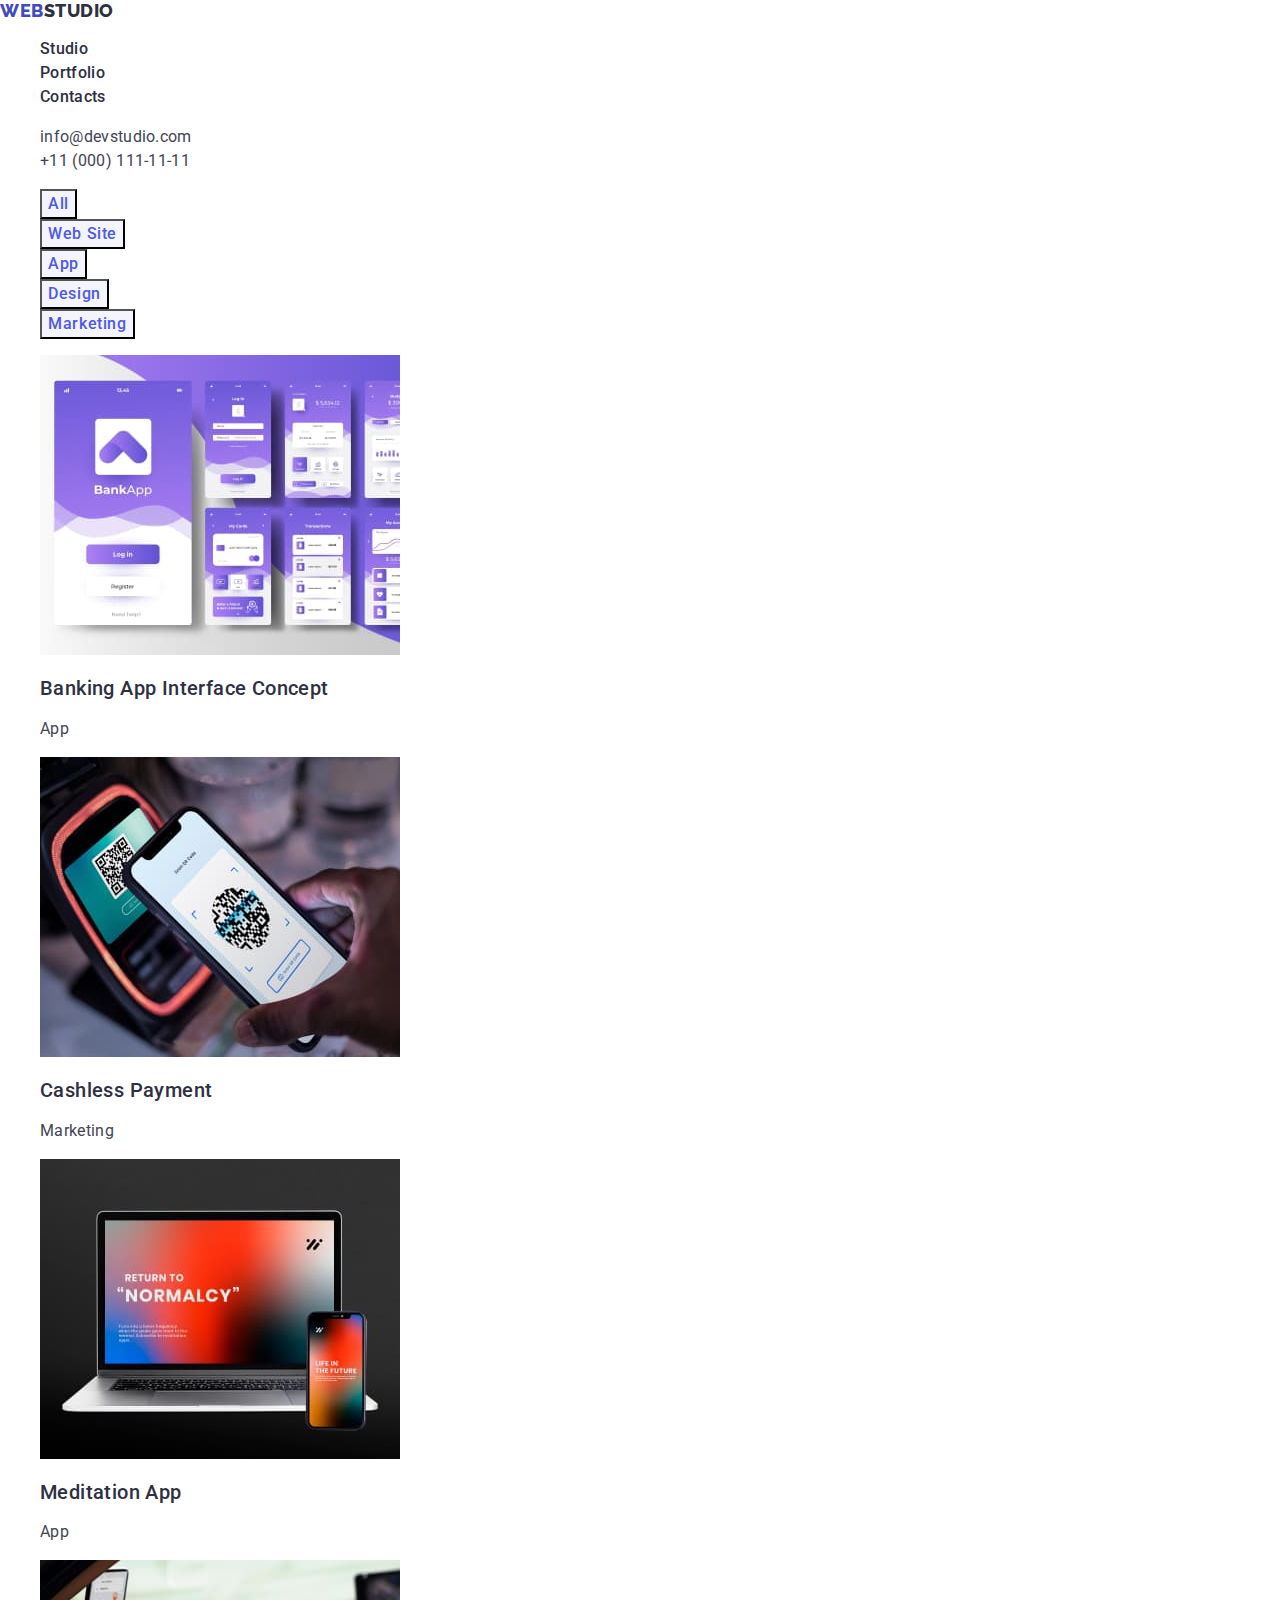
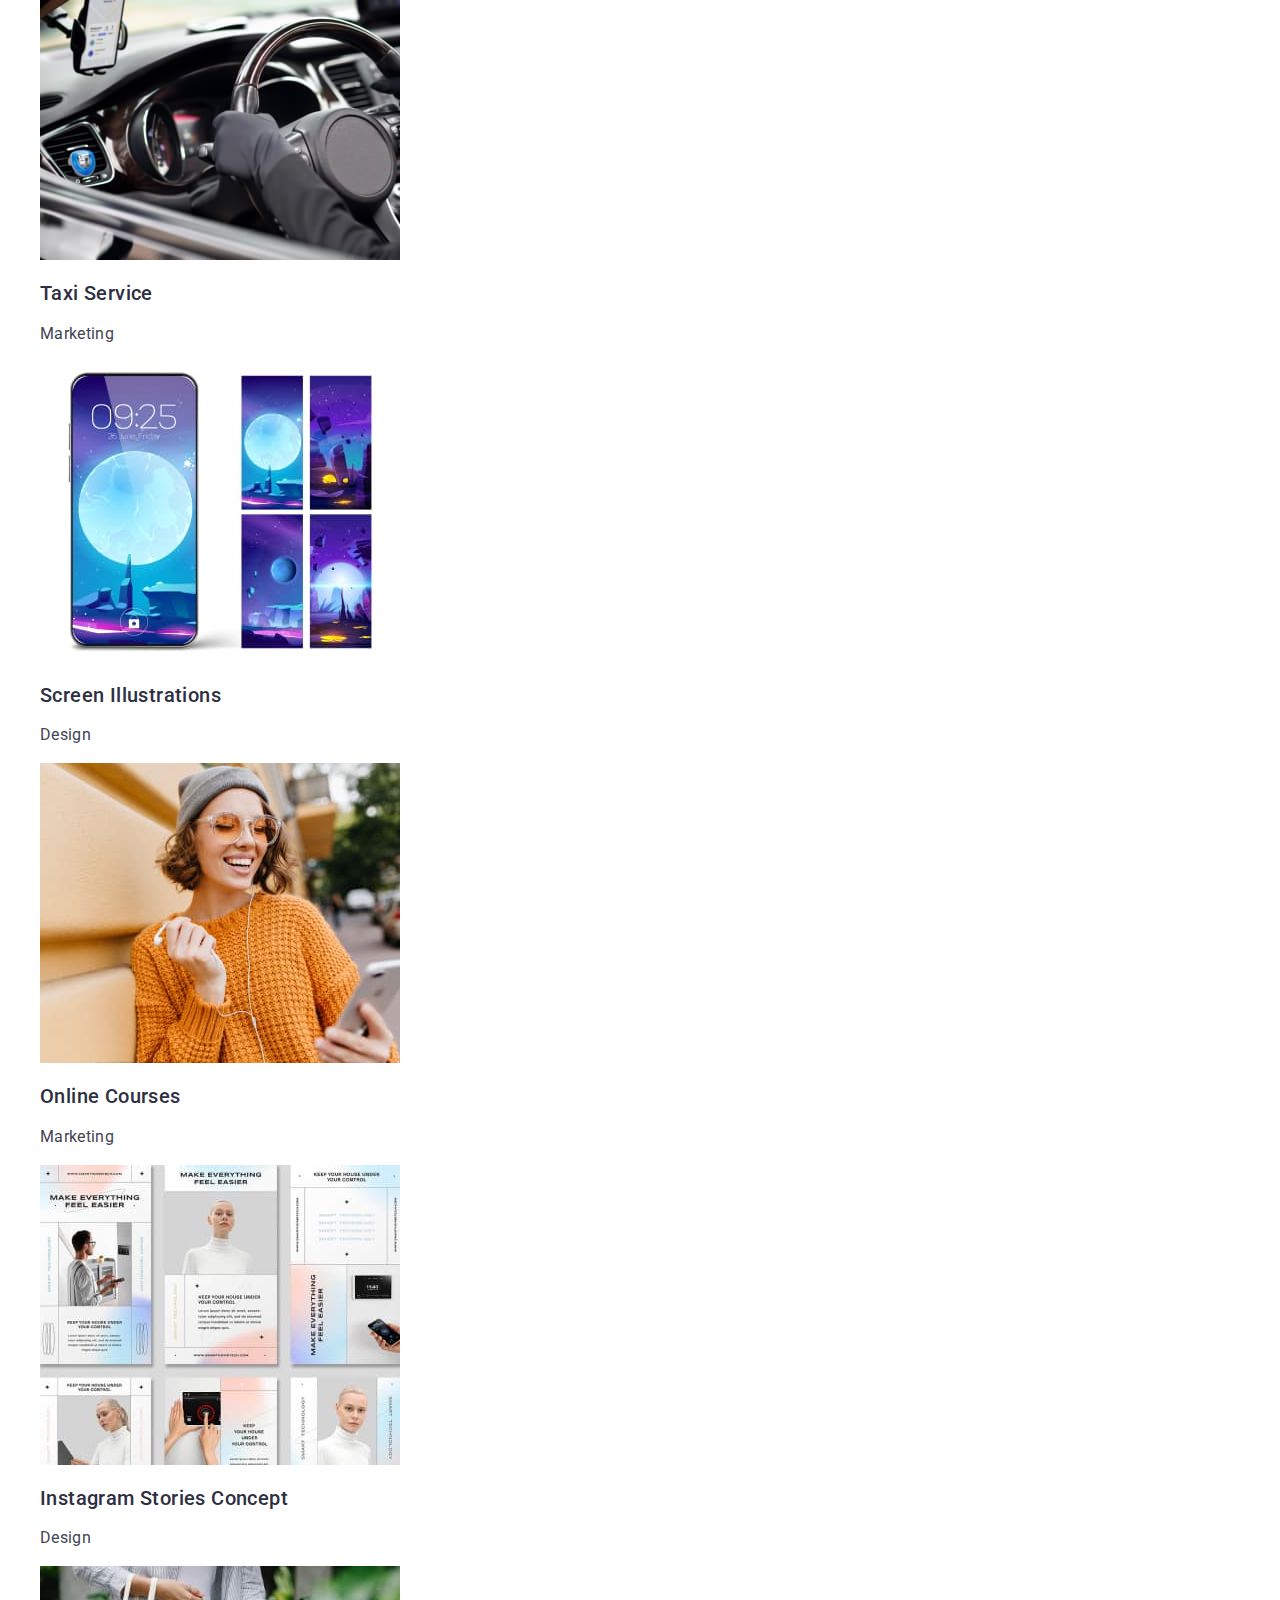
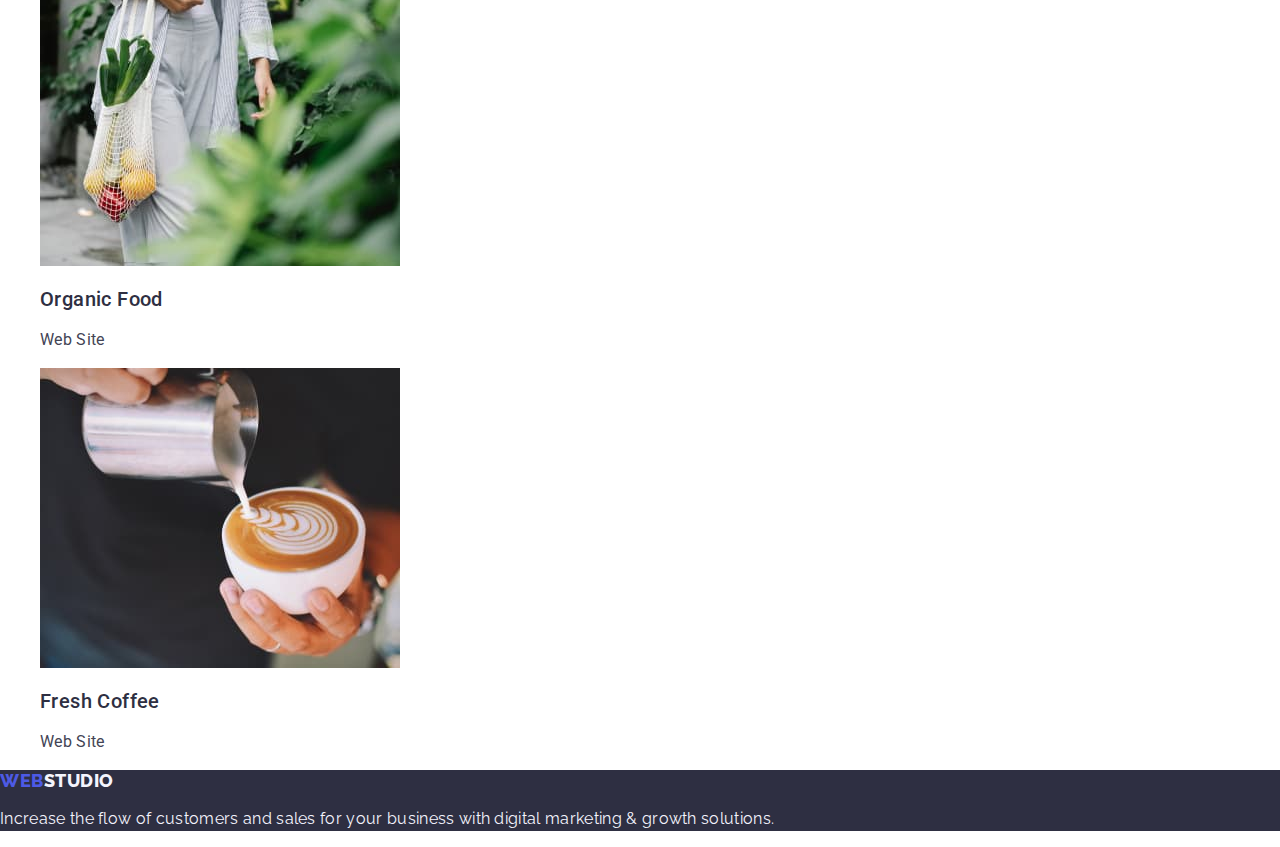
==== portfolio.html @ e2950777 "first comnmit" ====
<!DOCTYPE html>
<html lang="en">
  <head>
    <meta charset="UTF-8" />
    <meta name="viewport" content="width=device-width, initial-scale=1.0" />
    <link rel="preconnect" href="https://fonts.googleapis.com" />
    <link rel="preconnect" href="https://fonts.gstatic.com" crossorigin />
    <link
      href="https://fonts.googleapis.com/css2?family=Raleway:wght@800&family=Roboto:wght@400;500;700;900&display=swap"
      rel="stylesheet"
    />
    <link rel="stylesheet" href="modern-normalize-main/modern-normalize.css" />
    <link rel="stylesheet" href="./css/styles.css" />
    <title>WebStudio</title>
  </head>
  <body>
    <header class="header">
      <nav class="default-list">
        <a href="./index.html" class="logo link"
          >Web<span class="logo-two">Studio</span></a
        >
        <ul class="default list">
          <li class="default-list">
            <a class="header-link link" href="./index.html">Studio</a>
          </li>
          <li class="default-list">
            <a class="header-link link" href="./portfolio.html">Portfolio</a>
          </li>
          <li><a class="header-link link" href="">Contacts</a></li>
        </ul>
      </nav>
      <address class="address list">
        <ul class="list">
          <li class="default-list">
            <a href="mailto:info@devstudio.com" class="contact-value link"
              >info@devstudio.com</a
            >
          </li>
          <li class="default-list">
            <a href="tel:+110001111111" class="contact-value link"
              >+11 (000) 111-11-11</a
            >
          </li>
        </ul>
      </address>
    </header>
    <main>
      <section>
        <h1 class="portfolio-one-header" hidden>Portfolio</h1>

        <ul class="default list">
          <li>
            <button class="portfolio-one-button default" type="button">
              All
            </button>
          </li>
          <li>
            <button class="portfolio-one-button default" type="button">
              Web Site
            </button>
          </li>
          <li>
            <button class="portfolio-one-button default" type="button">
              App
            </button>
          </li>
          <li>
            <button class="portfolio-one-button default" type="button">
              Design
            </button>
          </li>
          <li>
            <button class="portfolio-one-button default" type="button">
              Marketing
            </button>
          </li>
        </ul>
        <ul class="default list">
          <li class="cards">
            <a class="link" href="">
              <img
                src="./images/bank.jpg"
                alt="Mobile interface concept for a bank"
                width="360"
              />
              <h2 class="portfolio-two-header default">
                Banking App Interface Concept
              </h2>
              <p class="portfolio-two-paragraph default">App</p>
            </a>
          </li>
          <li class="cards">
            <a class="link" href="">
              <img
                src="./images/cashlesss.jpg"
                alt="Scanning QR code for cashless payment"
                width="360"
              />
              <h2 class="portfolio-two-header default">Cashless Payment</h2>
              <p class="portfolio-two-paragraph default">Marketing</p>
            </a>
          </li>
          <li class="cards">
            <a class="link" href="">
              <img
                src="./images/meditation.jpg"
                alt="Laptop and Mobile Phone showing website"
                width="360"
              />

              <h2 class="portfolio-two-header default">Meditation App</h2>
              <p class="portfolio-two-paragraph default">App</p>
            </a>
          </li>
          <li class="cards">
            <a class="link" href="">
              <img
                src="./images/taxi.jpg"
                alt="showing someone is driving a car"
                width="360"
              />
              <h2 class="portfolio-two-header default">Taxi Service</h2>
              <p class="portfolio-two-paragraph default">Marketing</p>
            </a>
          </li>
          <li class="cards">
            <a class="link" href="">
              <img
                src="./images/screen.jpg"
                alt="Five different mobile phone wallpaper"
                width="360"
              />
              <h2 class="portfolio-two-header default">Screen Illustrations</h2>
              <p class="portfolio-two-paragraph default">Design</p>
            </a>
          </li>
          <li class="cards">
            <a class="link" href="">
              <img
                src="./images/course.jpg"
                alt="Woman enjoying using its mobile phone"
                width="360"
              />
              <h2 class="portfolio-two-header default">Online Courses</h2>
              <p class="portfolio-two-paragraph default">Marketing</p>
            </a>
          </li>
          <li class="cards">
            <a class="link" href="">
              <img
                src="./images/stories.jpg"
                alt="Concept layout for Instagram stories"
                width="360"
              />
              <h2 class="portfolio-two-header default">
                Instagram Stories Concept
              </h2>
              <p class="portfolio-two-paragraph default">Design</p>
            </a>
          </li>
          <li class="cards">
            <a class="link" href="">
              <img
                src="./images/food.jpg"
                alt="Someone carrying organic groceries in eco bag"
                width="360"
              />
              <h2 class="portfolio-two-header default">Organic Food</h2>
              <p class="portfolio-two-paragraph default">Web Site</p>
            </a>
          </li>
          <li class="cards">
            <a class="link" href="">
              <img
                src="./images/coffee.jpg"
                alt="Pouring creamer o milk into a coffee"
                width="360"
              />
              <h2 class="portfolio-two-header default">Fresh Coffee</h2>
              <p class="portfolio-two-paragraph default">Web Site</p>
            </a>
          </li>
        </ul>
      </section>
    </main>

    <footer class="footer">
      <a href="./index.html" class="logo footer-logo link"
        >Web<span class="footer-studio">Studio</span></a
      >
      <p class="footer-text">
        Increase the flow of customers and sales for your business with digital
        marketing & growth solutions.
      </p>
    </footer>
  </body>
</html>
---- css/styles.css ----
:root {
  --brand-color: #2e2f42;
  --brand-color2: #4d5ae5;
  --background-color: #f4f4fd;
  --paragraph-color: #434455;
  --click-color: #404bbf;
  --white-color: #ffffff;
}

body {
  font-family: 'Roboto', sans-serif;
  color: #434455;
  background-color: var(--white-color);
}

.container {
  width: 1158px;
}

.section {
  padding-top: 120px;
  padding-bottom: 120px;
}

.logo {
  font-family: 'Raleway', sans-serif;
  font-weight: 800;
  font-size: 18px;
  line-height: 1.17em;
  letter-spacing: 0.03em;
  text-transform: uppercase;
  color: var(--brand-color2);
}

.header-link {
  font-weight: 500;
  font-size: 16px;
  line-height: 1.5em;
  letter-spacing: 0.02em;
  color: var(--brand-color);
}

.logo-two {
  color: var(--brand-color);
}

.default-list,
.list,
.portfolio-list {
  list-style: none;
}

.link,
.default-link {
  text-decoration: none;
}

.link:hover,
.link:focus {
  color: var(--click-color);
  cursor: pointer;
}

.address {
  font-style: normal;
}

.contact-value {
  font-size: 16px;
  line-height: 1.5em;
  letter-spacing: 0.02em;
  color: var(--paragraph-color);
}

.contact-value:hover,
.contact-value:focus {
  color: var(--click-color);
  cursor: pointer;
}

.section-first {
  background-color: var(--brand-color);
}

.section-first .section-first-text {
  color: var(--white-color);
  font-size: 56px;
  line-height: 1.07em;
  text-align: center;
  letter-spacing: 0.02em;
  font-style: normal;
}

.section-first .section-first-button {
  background-color: var(--brand-color2);
  font-family: 'Roboto', sans-serif;
  font-weight: 500;
  font-size: 16px;
  line-height: 1.5em;
  letter-spacing: 0.04em;
  color: var(--white-color);
  cursor: pointer;
}

.section-first-button:hover,
.section-first-button:focus {
  background-color: var(--click-color);
}

.section-two-header,
.section-fourth-profile-header {
  font-weight: 500;
  font-size: 20px;
  line-height: 1.2em;
  letter-spacing: 0.02em;
  color: var(--brand-color);
}

.section-two-p,
.section-fourth-p {
  font-size: 16px;
  line-height: 1.5em;
  letter-spacing: 0.02em;
  font-weight: 400;
  color: var(--paragraph-color);
}

.section-third-header,
.section-fourth-header {
  font-size: 36px;
  line-height: 1.11em;
  letter-spacing: 0.02em;
  text-transform: capitalize;
  text-align: center;
  color: var(--brand-color);
}

.section-fourth {
  background-color: var(--background-color);
}
.section-fourth-list {
  background-color: var(--white-color);
}

/*Footer Start here style*/
.footer {
  background: var(--brand-color);
}

.footer-logo {
  text-decoration: none;
  color: var(--brand-color2);
}

.footer-studio {
  color: var(--background-color);
}

.footer-text {
  font-family: 'Raleway', sans-serif;
  color: var(--background-color);
  font-size: 16px;
  font-weight: 400;
  line-height: 1.5em;
  letter-spacing: 0.02em;
}

/* portfolio page start here */
.portfolio-one-header {
  font-size: 36px;
  line-height: 1.11em;
}
.portfolio-one-button {
  font-family: 'Roboto', sans-serif;
  color: var(--brand-color2);
  background-color: var(--background-color);
  font-size: 16px;
  font-weight: 500;
  line-height: 1.5em;
  letter-spacing: 0.04em;
}

.portfolio-one-button:hover,
.portfolio-one-button:focus {
  color: var(--white-color);
  background-color: var(--click-color);
  cursor: pointer;
}

.cards {
  text-align: none;
  border-bottom: 32px;
}
.portfolio-two-header {
  color: var(--brand-color);
  font-weight: 500;
  font-size: 20px;
  line-height: 1.2em;
  letter-spacing: 0.02em;
}

.portfolio-two-paragraph {
  color: var(--paragraph-color);
  font-size: 16px;
  font-weight: 400;
  line-height: 1.5em;
  letter-spacing: 0.02em;
}
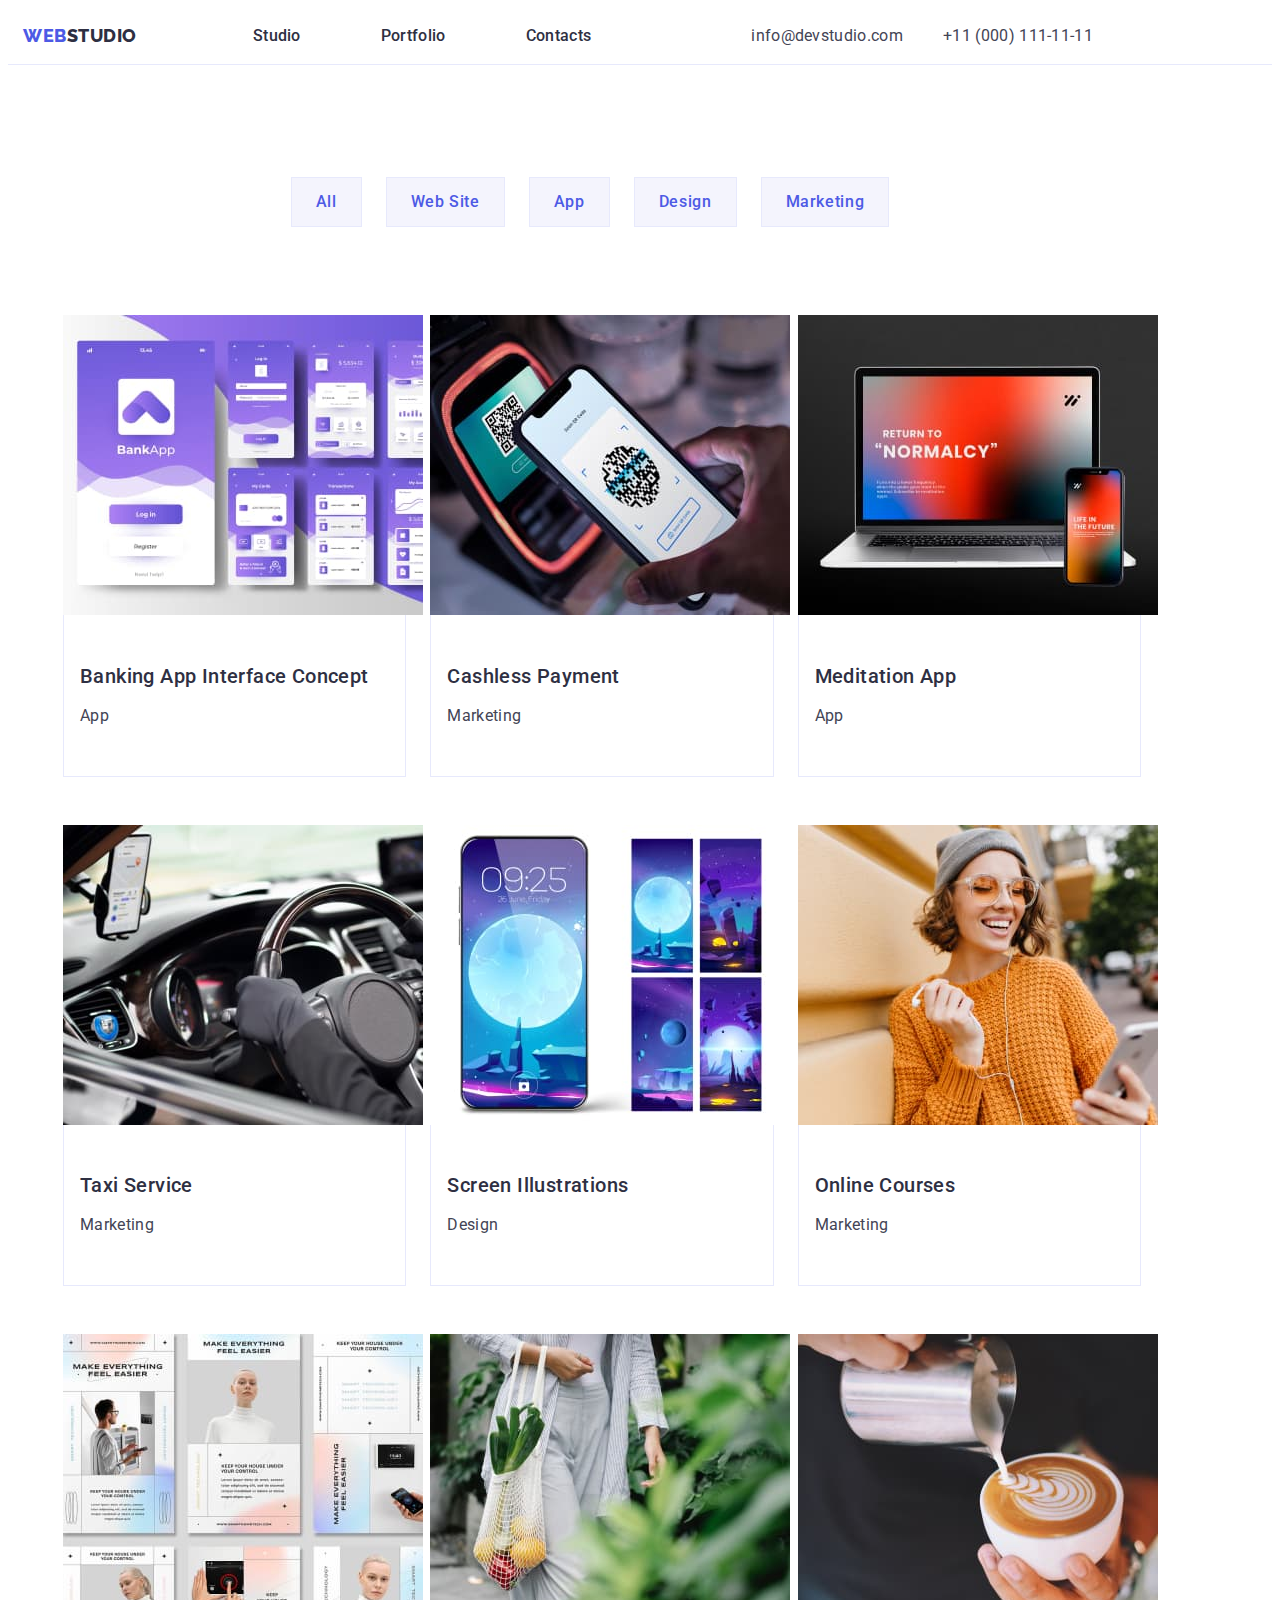
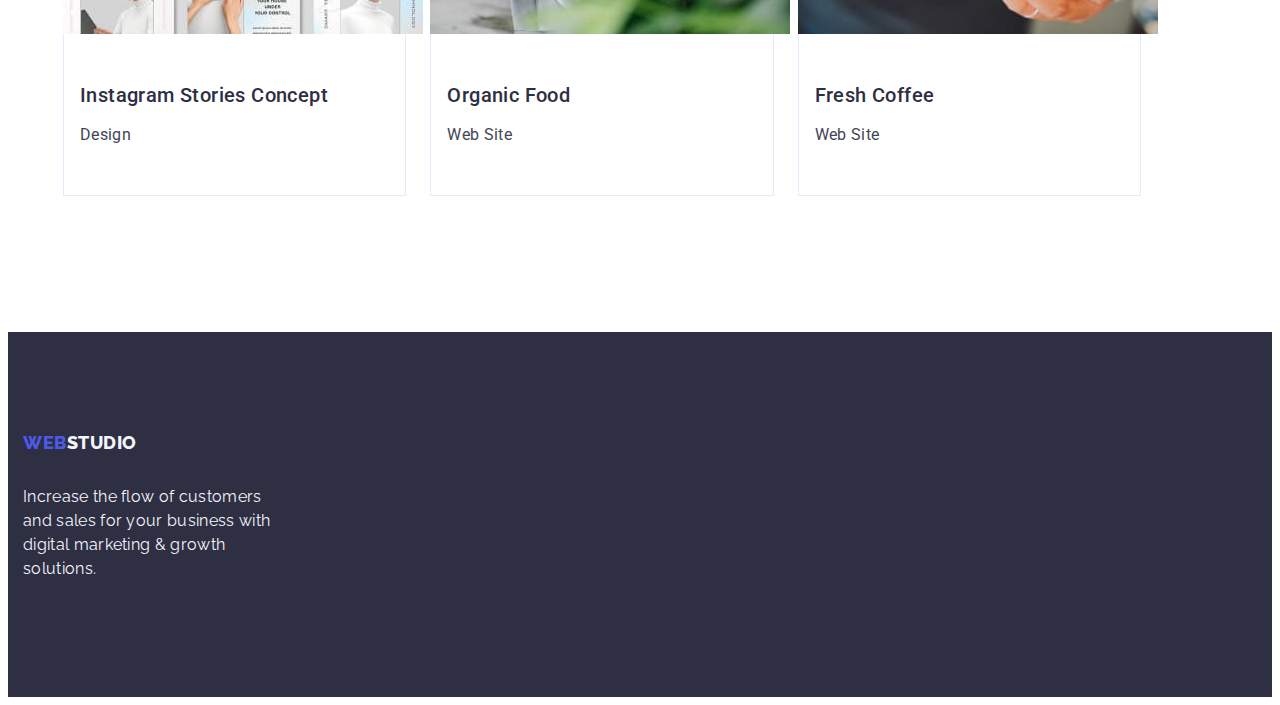
==== commit a32bcaa3: "first try" ====
--- a/portfolio.html
+++ b/portfolio.html
@@ -9,189 +9,213 @@
       href="https://fonts.googleapis.com/css2?family=Raleway:wght@800&family=Roboto:wght@400;500;700;900&display=swap"
       rel="stylesheet"
     />
-    <link rel="stylesheet" href="modern-normalize-main/modern-normalize.css" />
+    <link rel="stylesheet" href="modern-normalize/modern-normalize.css" />
     <link rel="stylesheet" href="./css/styles.css" />
     <title>WebStudio</title>
   </head>
   <body>
     <header class="header">
-      <nav class="default-list">
-        <a href="./index.html" class="logo link"
-          >Web<span class="logo-two">Studio</span></a
-        >
-        <ul class="default list">
-          <li class="default-list">
-            <a class="header-link link" href="./index.html">Studio</a>
-          </li>
-          <li class="default-list">
-            <a class="header-link link" href="./portfolio.html">Portfolio</a>
-          </li>
-          <li><a class="header-link link" href="">Contacts</a></li>
-        </ul>
-      </nav>
-      <address class="address list">
-        <ul class="list">
-          <li class="default-list">
-            <a href="mailto:info@devstudio.com" class="contact-value link"
-              >info@devstudio.com</a
-            >
-          </li>
-          <li class="default-list">
-            <a href="tel:+110001111111" class="contact-value link"
-              >+11 (000) 111-11-11</a
-            >
-          </li>
-        </ul>
-      </address>
+      <div class="container top">
+        <nav class="default-list navigation">
+          <a href="./index.html" class="logo link"
+            >Web<span class="logo-two">Studio</span></a
+          >
+          <ul class="menu list">
+            <li class="default-list">
+              <a class="menu-item link" href="./index.html">Studio</a>
+            </li>
+            <li class="default-list">
+              <a class="menu-item link" href="./portfolio.html">Portfolio</a>
+            </li>
+            <li class="default-list">
+              <a class="menu-item link" href="">Contacts</a>
+            </li>
+          </ul>
+        </nav>
+        <address class="address list">
+          <ul class="address-list">
+            <li class="default-list">
+              <a href="mailto:info@devstudio.com" class="contact-value link"
+                >info@devstudio.com</a
+              >
+            </li>
+            <li class="default-list">
+              <a href="tel:+110001111111" class="contact-value link"
+                >+11 (000) 111-11-11</a
+              >
+            </li>
+          </ul>
+        </address>
+      </div>
     </header>
     <main>
-      <section>
-        <h1 class="portfolio-one-header" hidden>Portfolio</h1>
+      <section class="portfolio">
+        <div class="container">
+          <h1 class="visually-hidden">Portfolio</h1>
 
-        <ul class="default list">
-          <li>
-            <button class="portfolio-one-button default" type="button">
-              All
-            </button>
-          </li>
-          <li>
-            <button class="portfolio-one-button default" type="button">
-              Web Site
-            </button>
-          </li>
-          <li>
-            <button class="portfolio-one-button default" type="button">
-              App
-            </button>
-          </li>
-          <li>
-            <button class="portfolio-one-button default" type="button">
-              Design
-            </button>
-          </li>
-          <li>
-            <button class="portfolio-one-button default" type="button">
-              Marketing
-            </button>
-          </li>
-        </ul>
-        <ul class="default list">
-          <li class="cards">
-            <a class="link" href="">
-              <img
-                src="./images/bank.jpg"
-                alt="Mobile interface concept for a bank"
-                width="360"
-              />
-              <h2 class="portfolio-two-header default">
-                Banking App Interface Concept
-              </h2>
-              <p class="portfolio-two-paragraph default">App</p>
-            </a>
-          </li>
-          <li class="cards">
-            <a class="link" href="">
-              <img
-                src="./images/cashlesss.jpg"
-                alt="Scanning QR code for cashless payment"
-                width="360"
-              />
-              <h2 class="portfolio-two-header default">Cashless Payment</h2>
-              <p class="portfolio-two-paragraph default">Marketing</p>
-            </a>
-          </li>
-          <li class="cards">
-            <a class="link" href="">
-              <img
-                src="./images/meditation.jpg"
-                alt="Laptop and Mobile Phone showing website"
-                width="360"
-              />
-
-              <h2 class="portfolio-two-header default">Meditation App</h2>
-              <p class="portfolio-two-paragraph default">App</p>
-            </a>
-          </li>
-          <li class="cards">
-            <a class="link" href="">
-              <img
-                src="./images/taxi.jpg"
-                alt="showing someone is driving a car"
-                width="360"
-              />
-              <h2 class="portfolio-two-header default">Taxi Service</h2>
-              <p class="portfolio-two-paragraph default">Marketing</p>
-            </a>
-          </li>
-          <li class="cards">
-            <a class="link" href="">
-              <img
-                src="./images/screen.jpg"
-                alt="Five different mobile phone wallpaper"
-                width="360"
-              />
-              <h2 class="portfolio-two-header default">Screen Illustrations</h2>
-              <p class="portfolio-two-paragraph default">Design</p>
-            </a>
-          </li>
-          <li class="cards">
-            <a class="link" href="">
-              <img
-                src="./images/course.jpg"
-                alt="Woman enjoying using its mobile phone"
-                width="360"
-              />
-              <h2 class="portfolio-two-header default">Online Courses</h2>
-              <p class="portfolio-two-paragraph default">Marketing</p>
-            </a>
-          </li>
-          <li class="cards">
-            <a class="link" href="">
-              <img
-                src="./images/stories.jpg"
-                alt="Concept layout for Instagram stories"
-                width="360"
-              />
-              <h2 class="portfolio-two-header default">
-                Instagram Stories Concept
-              </h2>
-              <p class="portfolio-two-paragraph default">Design</p>
-            </a>
-          </li>
-          <li class="cards">
-            <a class="link" href="">
-              <img
-                src="./images/food.jpg"
-                alt="Someone carrying organic groceries in eco bag"
-                width="360"
-              />
-              <h2 class="portfolio-two-header default">Organic Food</h2>
-              <p class="portfolio-two-paragraph default">Web Site</p>
-            </a>
-          </li>
-          <li class="cards">
-            <a class="link" href="">
-              <img
-                src="./images/coffee.jpg"
-                alt="Pouring creamer o milk into a coffee"
-                width="360"
-              />
-              <h2 class="portfolio-two-header default">Fresh Coffee</h2>
-              <p class="portfolio-two-paragraph default">Web Site</p>
-            </a>
-          </li>
-        </ul>
+          <ul class="portfolio-ul list">
+            <li class="portfolio-li">
+              <button class="portfolio-button default" type="button">
+                All
+              </button>
+            </li>
+            <li class="portfolio-li">
+              <button class="portfolio-button default" type="button">
+                Web Site
+              </button>
+            </li>
+            <li class="portfolio-li">
+              <button class="portfolio-button default" type="button">
+                App
+              </button>
+            </li>
+            <li class="portfolio-li">
+              <button class="portfolio-button default" type="button">
+                Design
+              </button>
+            </li>
+            <li class="portfolio-li">
+              <button class="portfolio-button default" type="button">
+                Marketing
+              </button>
+            </li>
+          </ul>
+          <ul class="cards list">
+            <li class="cards-li">
+              <a class="link" href="">
+                <img
+                  src="./images/bank.jpg"
+                  alt="Mobile interface concept for a bank"
+                  width="360"
+                />
+                <div class="cards-detail">
+                  <h2 class="cards-header default">
+                    Banking App Interface Concept
+                  </h2>
+                  <p class="cards-paragraph default">App</p>
+                </div>
+              </a>
+            </li>
+            <li class="cards-li">
+              <a class="link" href="">
+                <img
+                  src="./images/cashlesss.jpg"
+                  alt="Scanning QR code for cashless payment"
+                  width="360"
+                />
+                <div class="cards-detail">
+                  <h2 class="cards-header default">Cashless Payment</h2>
+                  <p class="cards-paragraph default">Marketing</p>
+                </div>
+              </a>
+            </li>
+            <li class="cards-li">
+              <a class="link" href="">
+                <img
+                  src="./images/meditation.jpg"
+                  alt="Laptop and Mobile Phone showing website"
+                  width="360"
+                />
+                <div class="cards-detail">
+                  <h2 class="cards-header default">Meditation App</h2>
+                  <p class="cards-paragraph default">App</p>
+                </div>
+              </a>
+            </li>
+            <li class="cards-li">
+              <a class="link" href="">
+                <img
+                  src="./images/taxi.jpg"
+                  alt="showing someone is driving a car"
+                  width="360"
+                />
+                <div class="cards-detail">
+                  <h2 class="cards-header default">Taxi Service</h2>
+                  <p class="cards-paragraph default">Marketing</p>
+                </div>
+              </a>
+            </li>
+            <li class="cards-li">
+              <a class="link" href="">
+                <img
+                  src="./images/screen.jpg"
+                  alt="Five different mobile phone wallpaper"
+                  width="360"
+                />
+                <div class="cards-detail">
+                  <h2 class="cards-header default">Screen Illustrations</h2>
+                  <p class="cards-paragraph default">Design</p>
+                </div>
+              </a>
+            </li>
+            <li class="cards-li">
+              <a class="link" href="">
+                <img
+                  src="./images/course.jpg"
+                  alt="Woman enjoying using its mobile phone"
+                  width="360"
+                />
+                <div class="cards-detail">
+                  <h2 class="cards-header default">Online Courses</h2>
+                  <p class="cards-paragraph default">Marketing</p>
+                </div>
+              </a>
+            </li>
+            <li class="cards-li">
+              <a class="link" href="">
+                <img
+                  src="./images/stories.jpg"
+                  alt="Concept layout for Instagram stories"
+                  width="360"
+                />
+                <div class="cards-detail">
+                  <h2 class="cards-header default">
+                    Instagram Stories Concept
+                  </h2>
+                  <p class="cards-paragraph default">Design</p>
+                </div>
+              </a>
+            </li>
+            <li class="cards-li">
+              <a class="link" href="">
+                <img
+                  src="./images/food.jpg"
+                  alt="Someone carrying organic groceries in eco bag"
+                  width="360"
+                />
+                <div class="cards-detail">
+                  <h2 class="cards-header default">Organic Food</h2>
+                  <p class="cards-paragraph default">Web Site</p>
+                </div>
+              </a>
+            </li>
+            <li class="cards-li">
+              <a class="link" href="">
+                <img
+                  src="./images/coffee.jpg"
+                  alt="Pouring creamer o milk into a coffee"
+                  width="360"
+                />
+                <div class="cards-detail">
+                  <h2 class="cards-header default">Fresh Coffee</h2>
+                  <p class="cards-paragraph default">Web Site</p>
+                </div>
+              </a>
+            </li>
+          </ul>
+        </div>
       </section>
     </main>
-
     <footer class="footer">
-      <a href="./index.html" class="logo footer-logo link"
-        >Web<span class="footer-studio">Studio</span></a
-      >
-      <p class="footer-text">
-        Increase the flow of customers and sales for your business with digital
-        marketing & growth solutions.
-      </p>
+      <div class="container">
+        <a href="./index.html" class="logo footer-logo link"
+          >Web<span class="footer-studio">Studio</span></a
+        >
+        <p class="footer-text">
+          Increase the flow of customers and sales for your business with
+          digital marketing & growth solutions.
+        </p>
+      </div>
     </footer>
   </body>
 </html>
--- a/css/styles.css
+++ b/css/styles.css
@@ -5,6 +5,8 @@
   --paragraph-color: #434455;
   --click-color: #404bbf;
   --white-color: #ffffff;
+  --button-border: 1px solid #e7e9fc;
+  --button-hover: 1px solid transparent;
 }
 
 body {
@@ -13,13 +15,31 @@
   background-color: var(--white-color);
 }
 
+img {
+  display: block;
+}
 .container {
   width: 1158px;
+  margin: 0;
+  padding: 0 15px 0 15px;
 }
 
 .section {
   padding-top: 120px;
   padding-bottom: 120px;
+}
+
+.top {
+  display: flex;
+}
+
+.header {
+  border-bottom: 1px solid #e7e9fc;
+}
+
+.navigation {
+  display: flex;
+  align-items: center;
 }
 
 .logo {
@@ -30,24 +50,33 @@
   letter-spacing: 0.03em;
   text-transform: uppercase;
   color: var(--brand-color2);
-}
-
-.header-link {
-  font-weight: 500;
-  font-size: 16px;
-  line-height: 1.5em;
-  letter-spacing: 0.02em;
-  color: var(--brand-color);
+  margin-right: 76px;
+}
+
+.menu-item {
+  font-weight: 500;
+  font-size: 16px;
+  line-height: 1.5em;
+  letter-spacing: 0.02em;
+  color: var(--brand-color);
+  padding: 24px 0 24px;
 }
 
 .logo-two {
   color: var(--brand-color);
+}
+
+.menu {
+  display: flex;
+  gap: 40px;
+  margin-right: 40px;
 }
 
 .default-list,
 .list,
 .portfolio-list {
   list-style: none;
+  margin-right: 40px;
 }
 
 .link,
@@ -63,6 +92,18 @@
 
 .address {
   font-style: normal;
+  display: flex;
+  margin-right: 40px;
+}
+
+.address-list {
+  list-style: none;
+  display: flex;
+  margin-right: 40px;
+}
+
+.address-list:last-child {
+  margin-right: 0px;
 }
 
 .contact-value {
@@ -78,78 +119,147 @@
   cursor: pointer;
 }
 
-.section-first {
+.main {
   background-color: var(--brand-color);
-}
-
-.section-first .section-first-text {
+  padding: 188px 0 188px;
+}
+
+.main-header {
   color: var(--white-color);
   font-size: 56px;
   line-height: 1.07em;
   text-align: center;
   letter-spacing: 0.02em;
   font-style: normal;
-}
-
-.section-first .section-first-button {
+  max-width: 496px;
+  display: block;
+}
+
+.main-button {
   background-color: var(--brand-color2);
+  color: var(--white-color);
   font-family: 'Roboto', sans-serif;
   font-weight: 500;
   font-size: 16px;
   line-height: 1.5em;
   letter-spacing: 0.04em;
-  color: var(--white-color);
+  display: block;
+  min-width: 169px;
+  height: 56px;
+  border: none;
+  border-radius: 4px;
   cursor: pointer;
 }
 
-.section-first-button:hover,
-.section-first-button:focus {
+.main-button:hover,
+.main-button:focus {
   background-color: var(--click-color);
 }
 
-.section-two-header,
-.section-fourth-profile-header {
+.core {
+  padding: 120px 0 120px;
+}
+
+.visually-hidden {
+  position: absolute;
+  width: 1px;
+  height: 1px;
+  margin: -1px;
+  padding: 0;
+  overflow: hidden;
+  clip: rect(0, 0, 0, 0);
+  border: 0;
+}
+
+.core-ul {
+  display: flex;
+}
+
+.core-li {
+  margin-right: 24px;
+  width: calc((100% - 3 * 24px) / 4);
+}
+
+.core-header,
+.team-detail-header {
   font-weight: 500;
   font-size: 20px;
   line-height: 1.2em;
   letter-spacing: 0.02em;
   color: var(--brand-color);
-}
-
-.section-two-p,
-.section-fourth-p {
+  margin-bottom: 8px;
+  text-align: center;
+  margin-bottom: 8px;
+}
+
+.core-p,
+.team-detail-p {
   font-size: 16px;
   line-height: 1.5em;
   letter-spacing: 0.02em;
   font-weight: 400;
   color: var(--paragraph-color);
-}
-
-.section-third-header,
-.section-fourth-header {
+  text-align: center;
+}
+
+.product {
+  padding-bottom: 120px;
+}
+
+.product-header,
+.team-header {
   font-size: 36px;
   line-height: 1.11em;
   letter-spacing: 0.02em;
   text-transform: capitalize;
   text-align: center;
   color: var(--brand-color);
-}
-
-.section-fourth {
+  margin-bottom: 72px;
+}
+
+.product-ul {
+  display: flex;
+}
+
+.product-li {
+  margin-right: 24px;
+  flex-basis: calc((100% - 3 * 16px) / 3);
+}
+
+.team {
   background-color: var(--background-color);
-}
-.section-fourth-list {
+  padding: 120px 0 120px;
+}
+
+.team-ul {
+  display: flex;
+}
+
+.team-li {
   background-color: var(--white-color);
+  margin-right: 24px;
+}
+
+.team-image {
+  flex-basis: calc((100% - 72px) / 4);
+}
+
+.team-details {
+  padding: 32px 0 32px;
 }
 
 /*Footer Start here style*/
 .footer {
   background: var(--brand-color);
+  padding: 100px 0 100px;
 }
 
 .footer-logo {
   text-decoration: none;
   color: var(--brand-color2);
+  border-radius: 0px 0px 4px 4px;
+  display: inline-block;
+  margin-bottom: 16px;
 }
 
 .footer-studio {
@@ -163,14 +273,29 @@
   font-weight: 400;
   line-height: 1.5em;
   letter-spacing: 0.02em;
+  max-width: 264px;
 }
 
 /* portfolio page start here */
+.portfolio {
+  padding: 96px 0 120px 0;
+}
+
+.portfolio-ul {
+  display: flex;
+  justify-content: center;
+}
+
+.portfolio-li {
+  margin-right: 24px;
+  margin-bottom: 72px;
+}
+
 .portfolio-one-header {
   font-size: 36px;
   line-height: 1.11em;
 }
-.portfolio-one-button {
+.portfolio-button {
   font-family: 'Roboto', sans-serif;
   color: var(--brand-color2);
   background-color: var(--background-color);
@@ -178,28 +303,47 @@
   font-weight: 500;
   line-height: 1.5em;
   letter-spacing: 0.04em;
-}
-
-.portfolio-one-button:hover,
-.portfolio-one-button:focus {
+  padding: 12px 24px 12px;
+  border: var(--button-border);
+}
+
+.portfolio-button:hover,
+.portfolio-button:focus {
   color: var(--white-color);
   background-color: var(--click-color);
   cursor: pointer;
+  border: var(--button-hover);
 }
 
 .cards {
+  display: flex;
+  flex-wrap: wrap;
+  column-gap: 24px;
+  row-gap: 48px;
+}
+
+.cards-li {
   text-align: none;
   border-bottom: 32px;
-}
-.portfolio-two-header {
+  width: calc((100% - 48px) / 3);
+}
+
+.cards-detail {
+  padding: 32px 16px;
+  border: var(--button-border);
+  border-top: none;
+}
+
+.cards-header {
   color: var(--brand-color);
   font-weight: 500;
   font-size: 20px;
   line-height: 1.2em;
   letter-spacing: 0.02em;
-}
-
-.portfolio-two-paragraph {
+  margin-bottom: 8px;
+}
+
+.cards-paragraph {
   color: var(--paragraph-color);
   font-size: 16px;
   font-weight: 400;
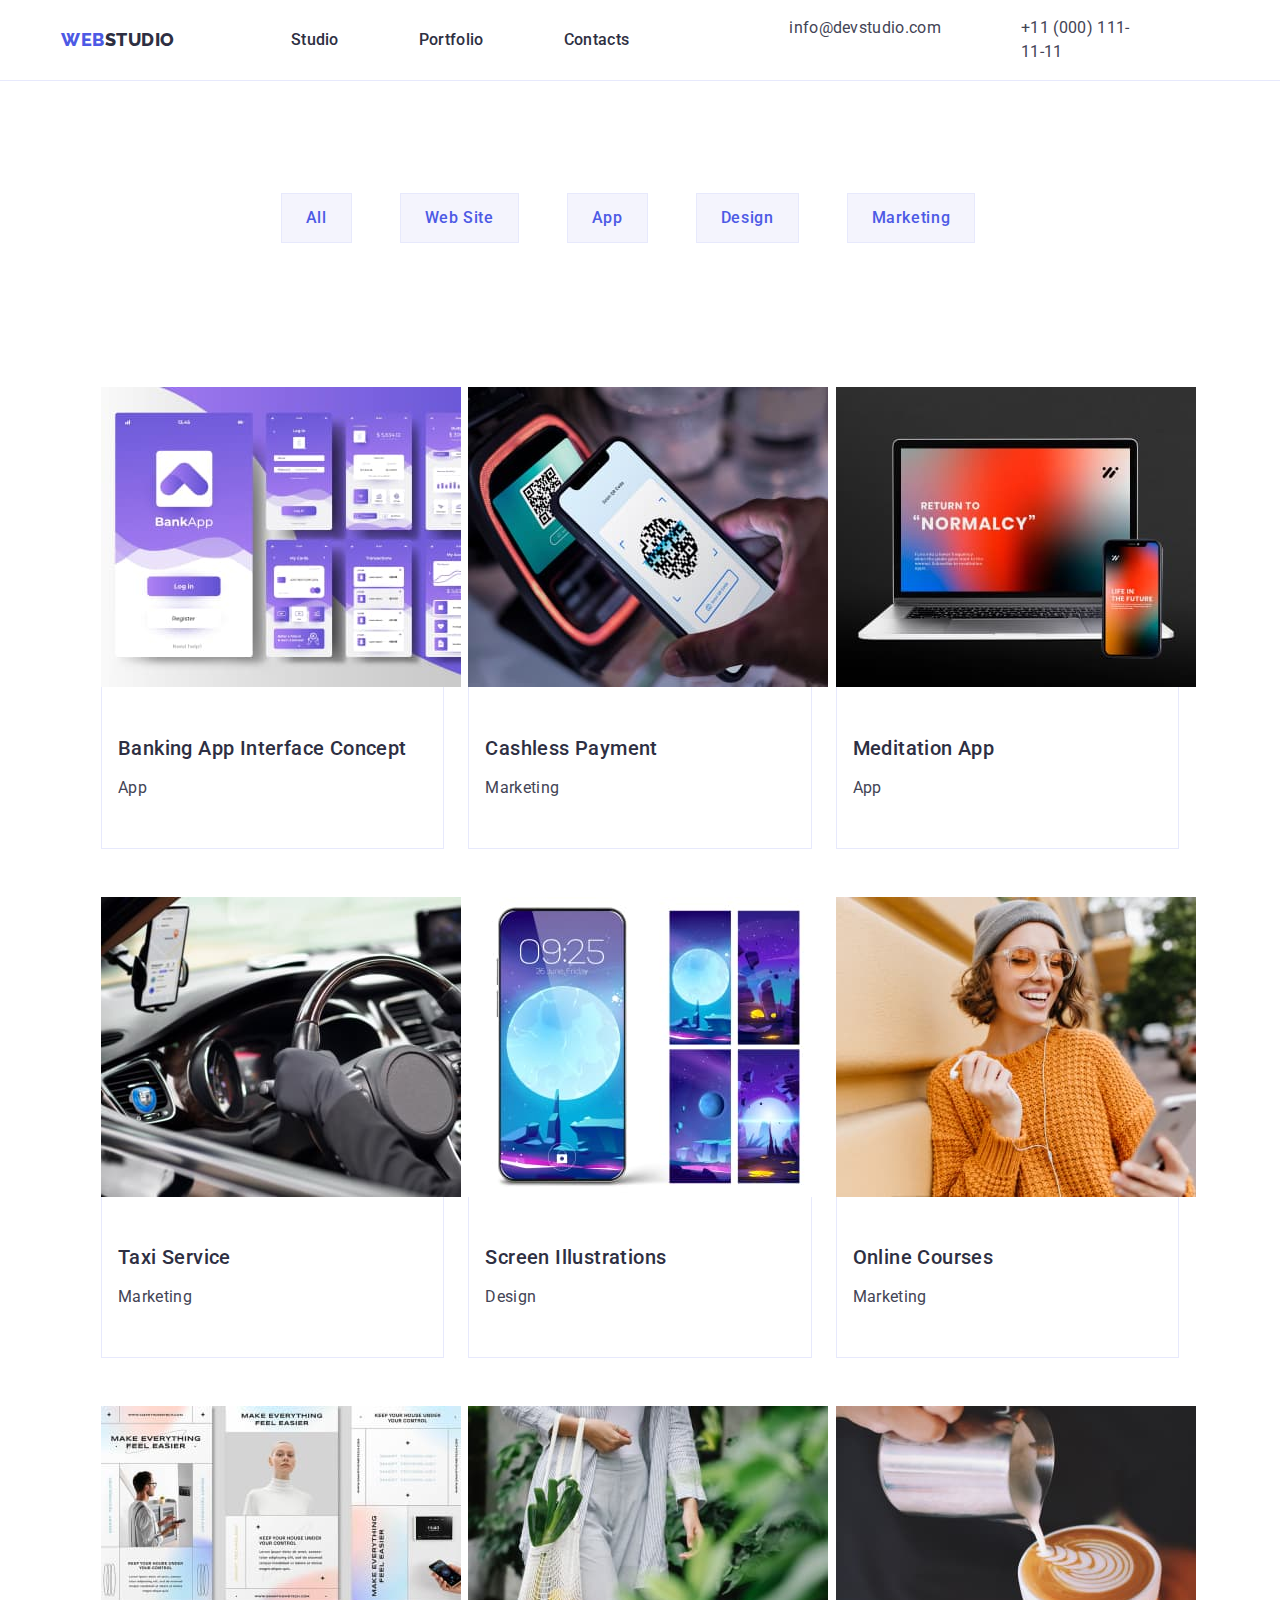
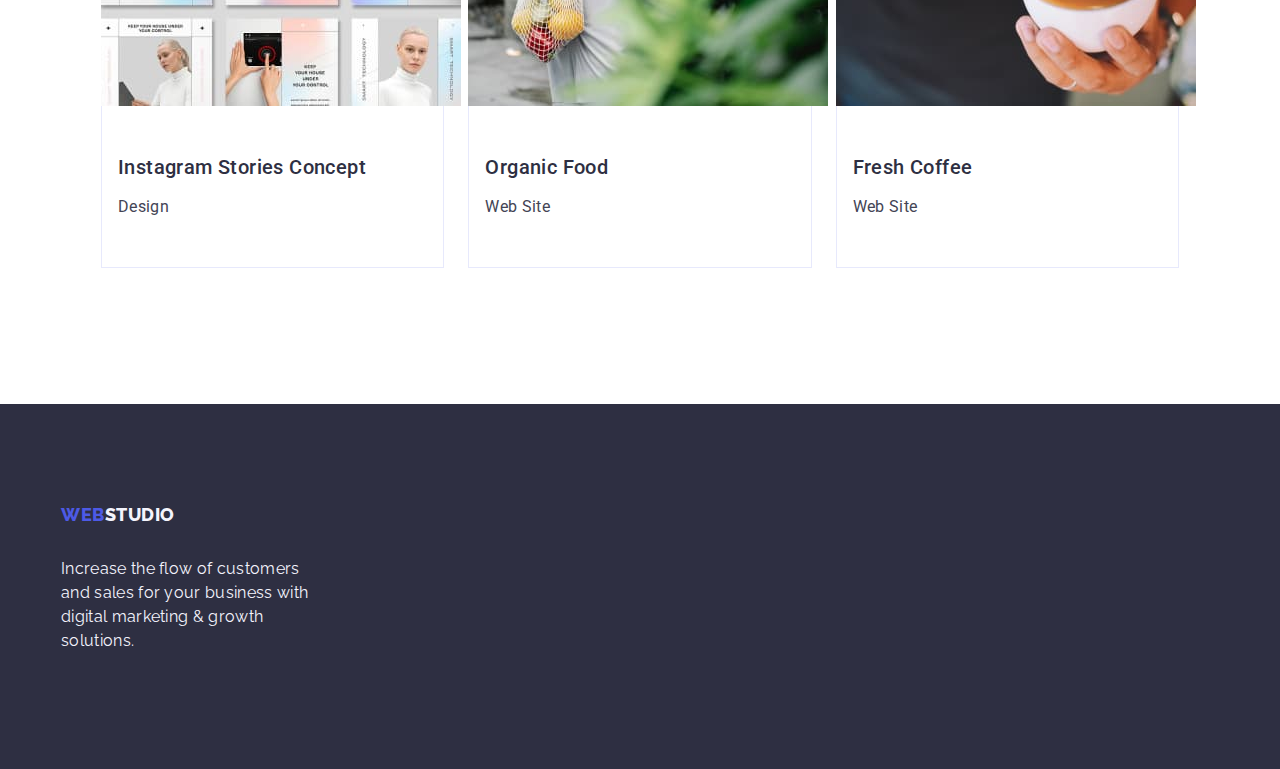
==== commit eb61a86b: "second" ====
--- a/portfolio.html
+++ b/portfolio.html
@@ -9,7 +9,7 @@
       href="https://fonts.googleapis.com/css2?family=Raleway:wght@800&family=Roboto:wght@400;500;700;900&display=swap"
       rel="stylesheet"
     />
-    <link rel="stylesheet" href="modern-normalize/modern-normalize.css" />
+    <link rel="stylesheet" href="modern-normalize/modern-normalize-min.css" />
     <link rel="stylesheet" href="./css/styles.css" />
     <title>WebStudio</title>
   </head>
@@ -51,7 +51,7 @@
     <main>
       <section class="portfolio">
         <div class="container">
-          <h1 class="visually-hidden">Portfolio</h1>
+          <h1 class="hidden" hidden>Portfolio</h1>
 
           <ul class="portfolio-ul list">
             <li class="portfolio-li">
--- a/css/styles.css
+++ b/css/styles.css
@@ -13,6 +13,7 @@
   font-family: 'Roboto', sans-serif;
   color: #434455;
   background-color: var(--white-color);
+  margin: 0px;
 }
 
 img {
@@ -20,7 +21,7 @@
 }
 .container {
   width: 1158px;
-  margin: 0;
+  margin: auto;
   padding: 0 15px 0 15px;
 }
 
@@ -53,6 +54,15 @@
   margin-right: 76px;
 }
 
+.logo-two {
+  color: var(--brand-color);
+}
+
+.menu {
+  display: flex;
+  gap: 40px;
+}
+
 .menu-item {
   font-weight: 500;
   font-size: 16px;
@@ -60,16 +70,6 @@
   letter-spacing: 0.02em;
   color: var(--brand-color);
   padding: 24px 0 24px;
-}
-
-.logo-two {
-  color: var(--brand-color);
-}
-
-.menu {
-  display: flex;
-  gap: 40px;
-  margin-right: 40px;
 }
 
 .default-list,
@@ -99,11 +99,7 @@
 .address-list {
   list-style: none;
   display: flex;
-  margin-right: 40px;
-}
-
-.address-list:last-child {
-  margin-right: 0px;
+  gap: 40px;
 }
 
 .contact-value {
@@ -173,9 +169,11 @@
 
 .core-ul {
   display: flex;
+  gap: 24px;
 }
 
 .core-li {
+  text-align: left;
   margin-right: 24px;
   width: calc((100% - 3 * 24px) / 4);
 }
@@ -219,11 +217,12 @@
 
 .product-ul {
   display: flex;
+  gap: 24px;
 }
 
 .product-li {
   margin-right: 24px;
-  flex-basis: calc((100% - 3 * 16px) / 3);
+  width: calc((100% - 48px) / 3);
 }
 
 .team {
@@ -233,11 +232,14 @@
 
 .team-ul {
   display: flex;
+  gap: 24px;
 }
 
 .team-li {
   background-color: var(--white-color);
   margin-right: 24px;
+  width: calc((100% - 72px) / 4);
+  border-radius: (0px 0px 4px 4px);
 }
 
 .team-image {
@@ -284,6 +286,8 @@
 .portfolio-ul {
   display: flex;
   justify-content: center;
+  gap: 24px;
+  margin-bottom: 72px;
 }
 
 .portfolio-li {
@@ -313,6 +317,7 @@
   background-color: var(--click-color);
   cursor: pointer;
   border: var(--button-hover);
+  border-radius: 4px;
 }
 
 .cards {
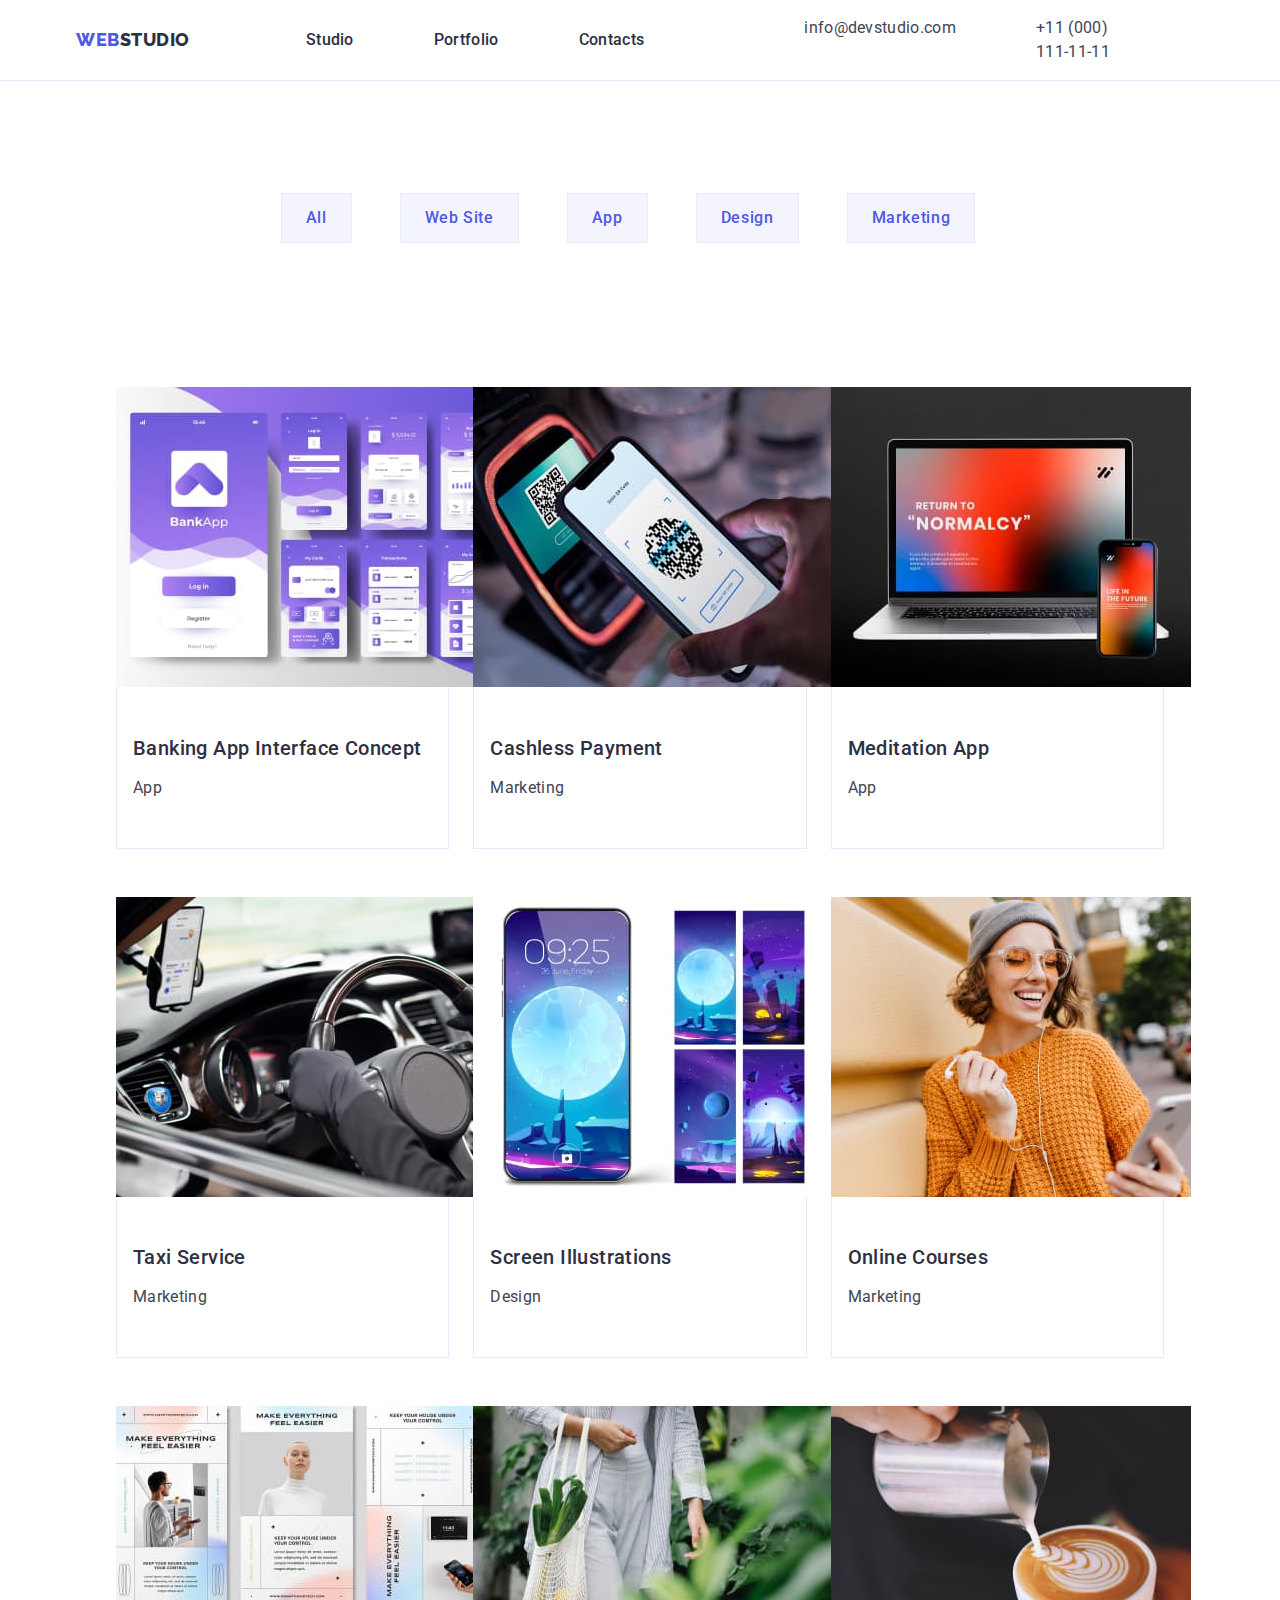
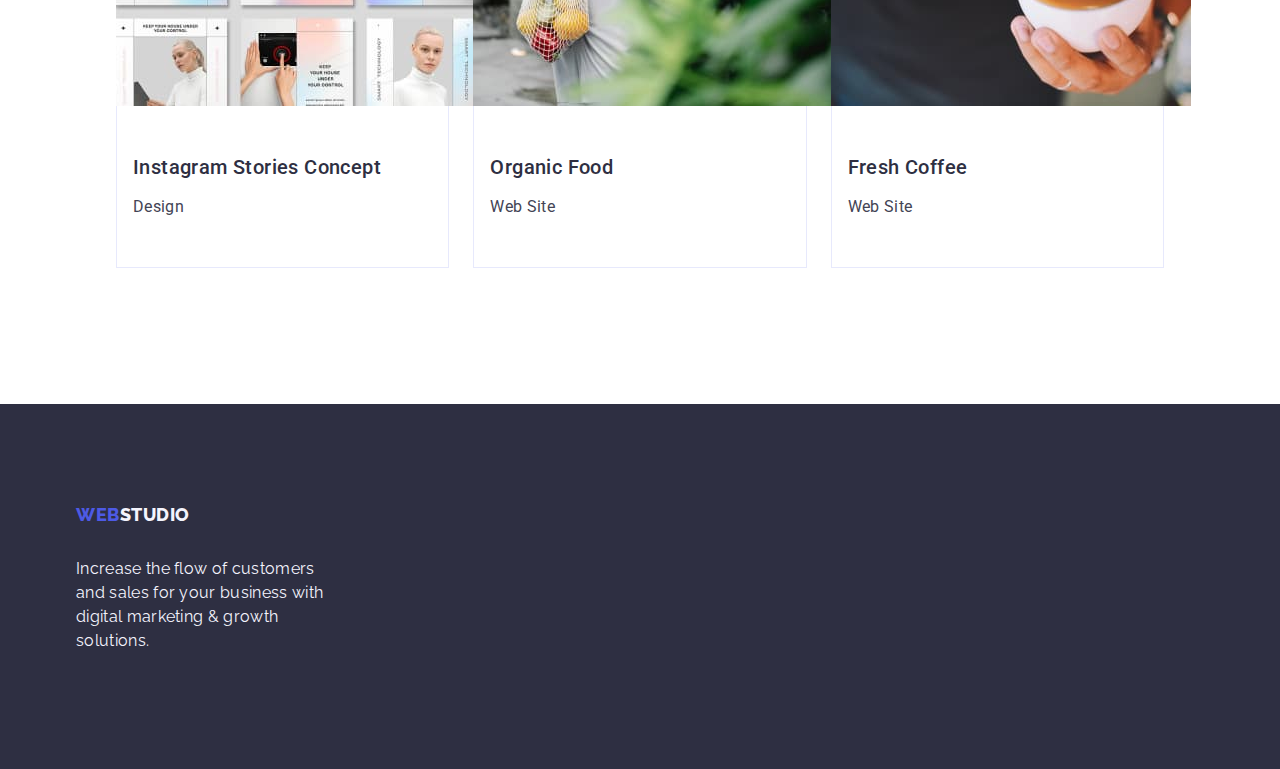
==== commit 30370afb: "adding modern normalize" ====
--- a/portfolio.html
+++ b/portfolio.html
@@ -9,7 +9,10 @@
       href="https://fonts.googleapis.com/css2?family=Raleway:wght@800&family=Roboto:wght@400;500;700;900&display=swap"
       rel="stylesheet"
     />
-    <link rel="stylesheet" href="modern-normalize/modern-normalize-min.css" />
+    <link
+      rel="stylesheet"
+      href="https://cdnjs.cloudflare.com/ajax/libs/modern-normalize/1.0.0/modern-normalize.min.css"
+    />
     <link rel="stylesheet" href="./css/styles.css" />
     <title>WebStudio</title>
   </head>
@@ -51,7 +54,7 @@
     <main>
       <section class="portfolio">
         <div class="container">
-          <h1 class="hidden" hidden>Portfolio</h1>
+          <h1 class="visually-hidden">Portfolio</h1>
 
           <ul class="portfolio-ul list">
             <li class="portfolio-li">
--- a/css/styles.css
+++ b/css/styles.css
@@ -129,6 +129,7 @@
   font-style: normal;
   max-width: 496px;
   display: block;
+  margin: auto;
 }
 
 .main-button {
@@ -145,6 +146,7 @@
   border: none;
   border-radius: 4px;
   cursor: pointer;
+  margin: auto;
 }
 
 .main-button:hover,
@@ -157,14 +159,7 @@
 }
 
 .visually-hidden {
-  position: absolute;
-  width: 1px;
-  height: 1px;
-  margin: -1px;
-  padding: 0;
-  overflow: hidden;
-  clip: rect(0, 0, 0, 0);
-  border: 0;
+  display: none;
 }
 
 .core-ul {
@@ -175,7 +170,7 @@
 .core-li {
   text-align: left;
   margin-right: 24px;
-  width: calc((100% - 3 * 24px) / 4);
+  width: calc((100% - 72px) / 4);
 }
 
 .core-header,
@@ -197,7 +192,7 @@
   letter-spacing: 0.02em;
   font-weight: 400;
   color: var(--paragraph-color);
-  text-align: center;
+  text-align: left;
 }
 
 .product {
@@ -239,7 +234,7 @@
   background-color: var(--white-color);
   margin-right: 24px;
   width: calc((100% - 72px) / 4);
-  border-radius: (0px 0px 4px 4px);
+  border-radius: 0px 0px 4px 4px;
 }
 
 .team-image {
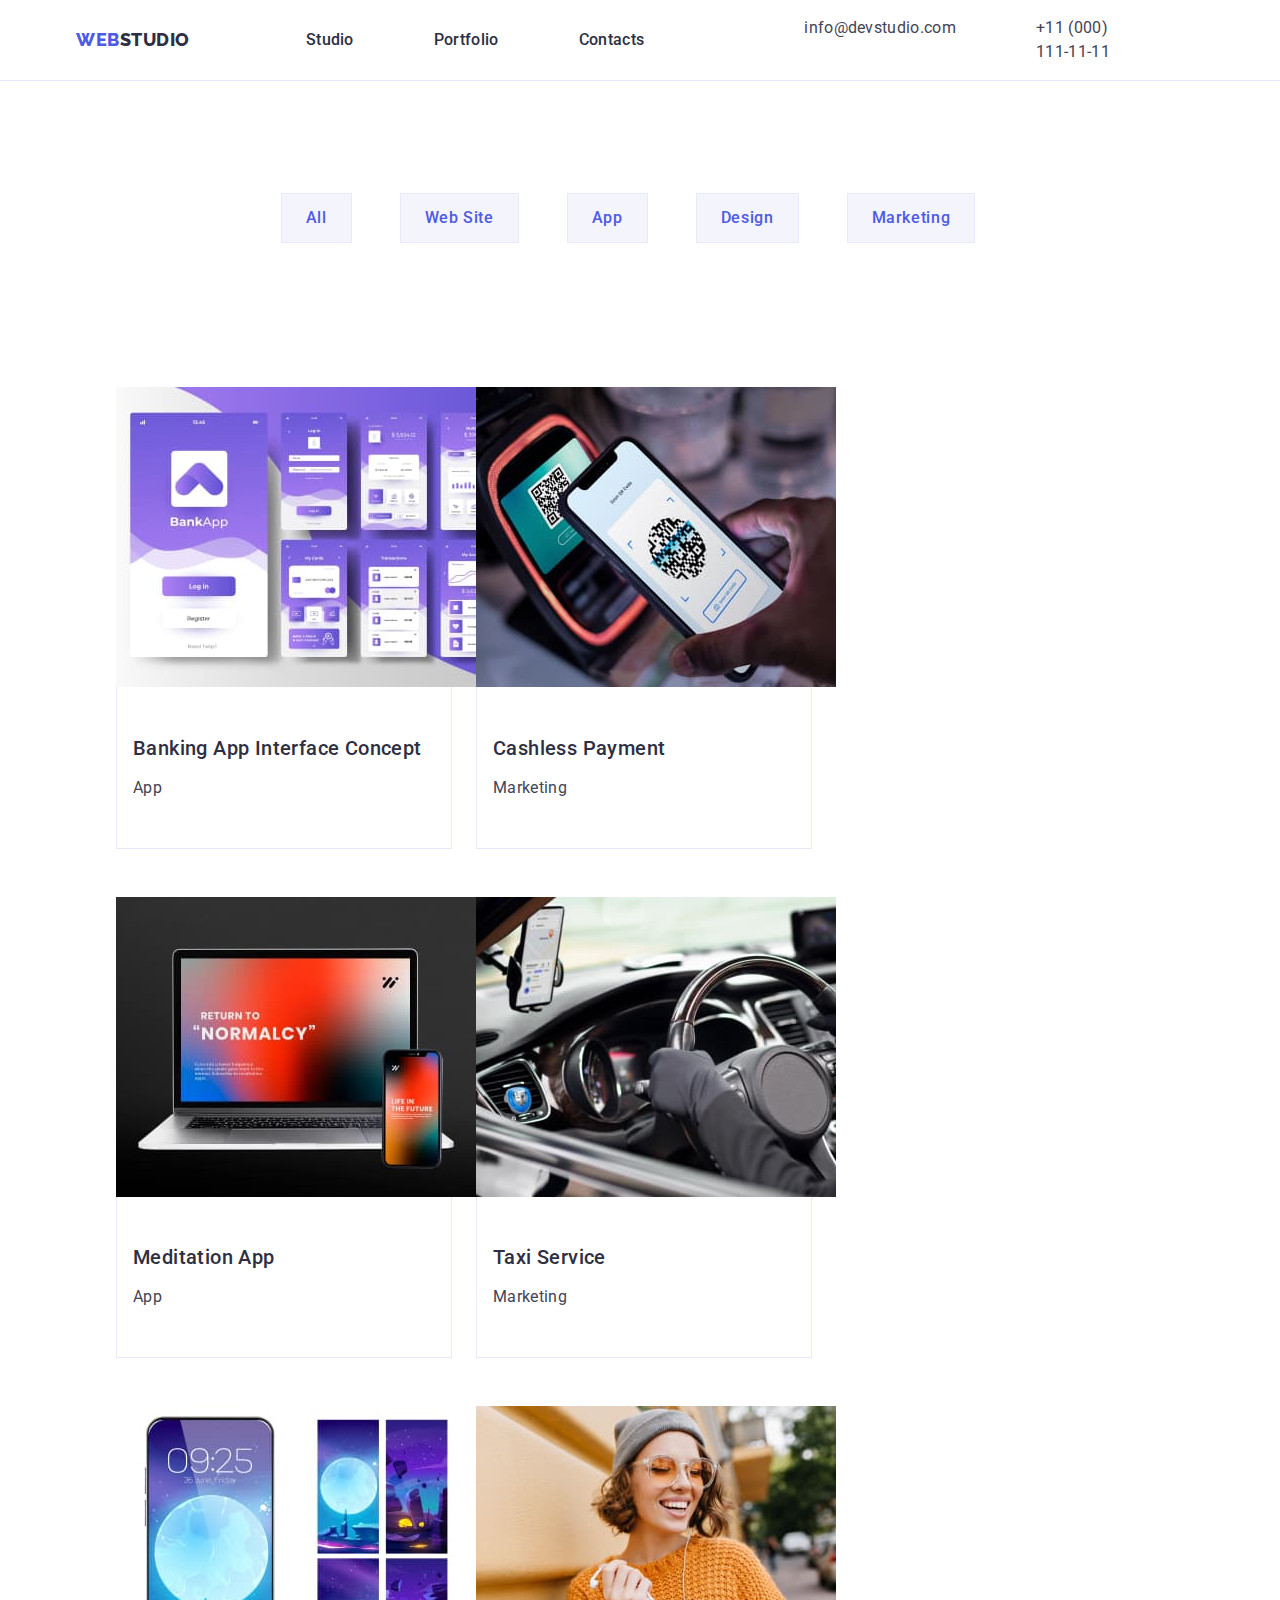
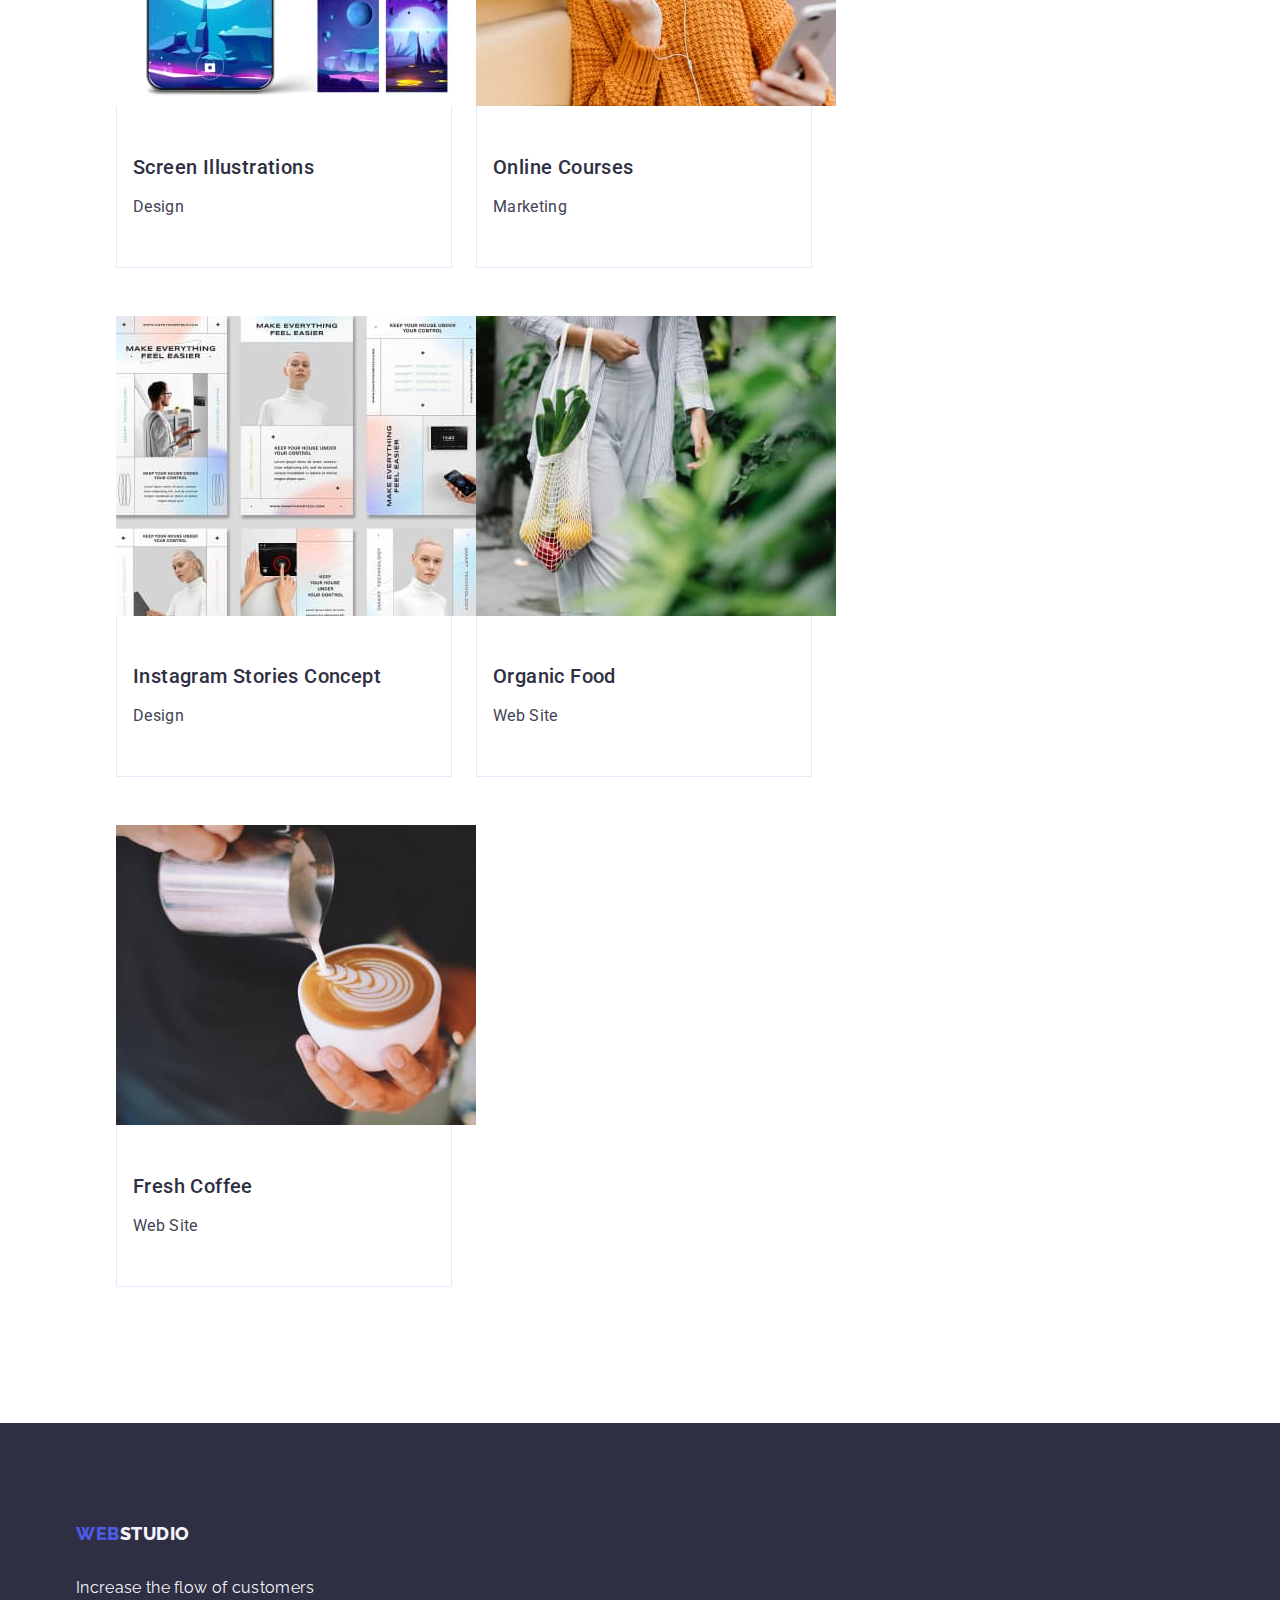
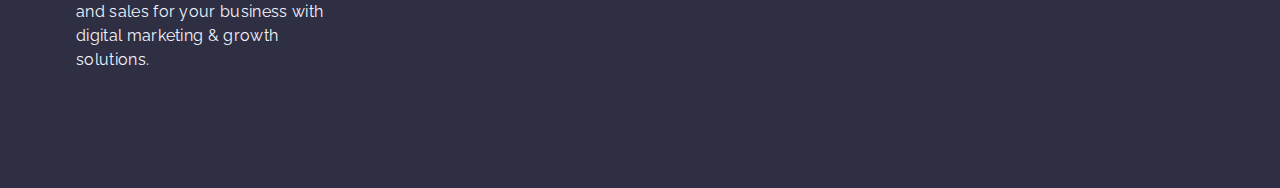
==== commit a672eb6e: "width" ====
--- a/portfolio.html
+++ b/portfolio.html
@@ -54,7 +54,7 @@
     <main>
       <section class="portfolio">
         <div class="container">
-          <h1 class="visually-hidden">Portfolio</h1>
+          <h1 class="" hidden>Portfolio</h1>
 
           <ul class="portfolio-ul list">
             <li class="portfolio-li">
--- a/css/styles.css
+++ b/css/styles.css
@@ -19,6 +19,7 @@
 img {
   display: block;
 }
+
 .container {
   width: 1158px;
   margin: auto;
@@ -158,11 +159,9 @@
   padding: 120px 0 120px;
 }
 
-.visually-hidden {
-  display: none;
-}
-
-.core-ul {
+.core-ul,
+.product-ul,
+.team-ul {
   display: flex;
   gap: 24px;
 }
@@ -170,7 +169,7 @@
 .core-li {
   text-align: left;
   margin-right: 24px;
-  width: calc((100% - 72px) / 4);
+  flex-basis: calc((100% - 72px) / 4);
 }
 
 .core-header,
@@ -192,7 +191,7 @@
   letter-spacing: 0.02em;
   font-weight: 400;
   color: var(--paragraph-color);
-  text-align: left;
+  text-align: center;
 }
 
 .product {
@@ -210,11 +209,6 @@
   margin-bottom: 72px;
 }
 
-.product-ul {
-  display: flex;
-  gap: 24px;
-}
-
 .product-li {
   margin-right: 24px;
   width: calc((100% - 48px) / 3);
@@ -223,11 +217,6 @@
 .team {
   background-color: var(--background-color);
   padding: 120px 0 120px;
-}
-
-.team-ul {
-  display: flex;
-  gap: 24px;
 }
 
 .team-li {
@@ -325,7 +314,7 @@
 .cards-li {
   text-align: none;
   border-bottom: 32px;
-  width: calc((100% - 48px) / 3);
+  width: calc((100% - 40px) / 3);
 }
 
 .cards-detail {
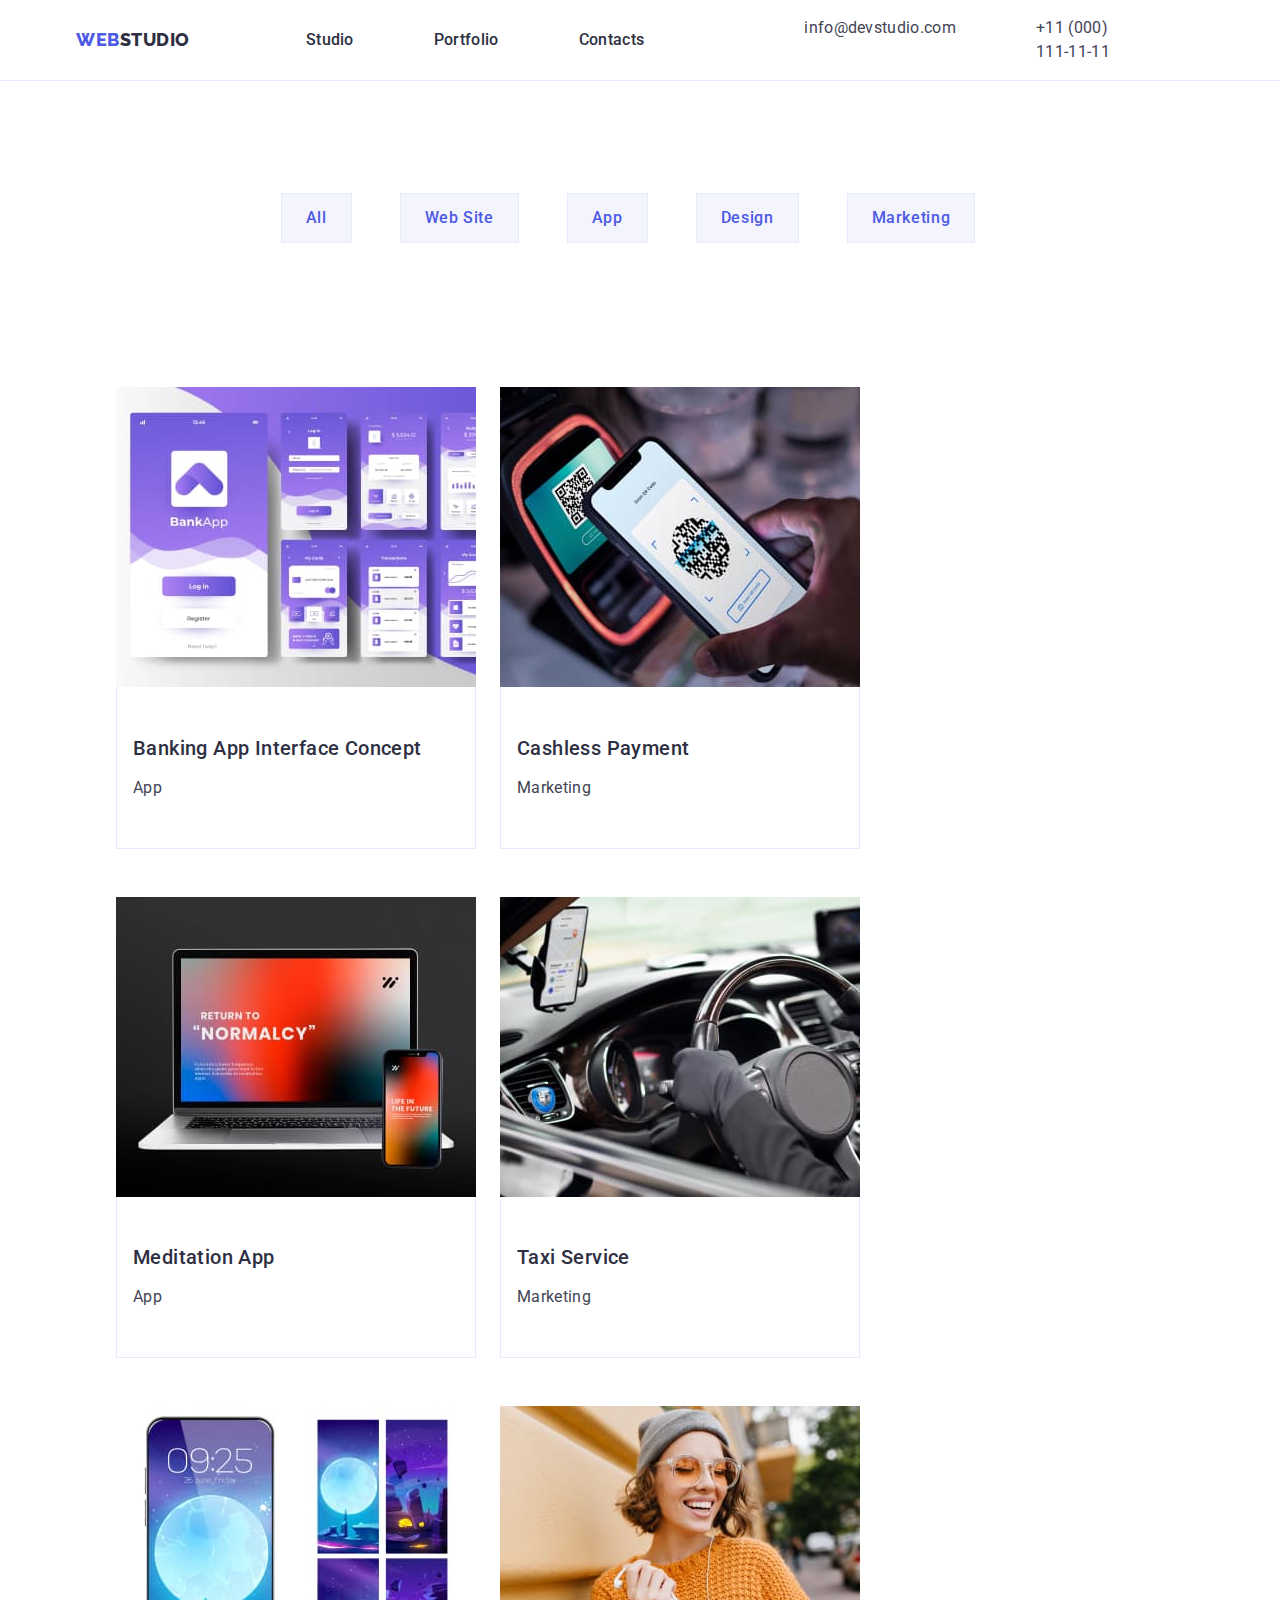
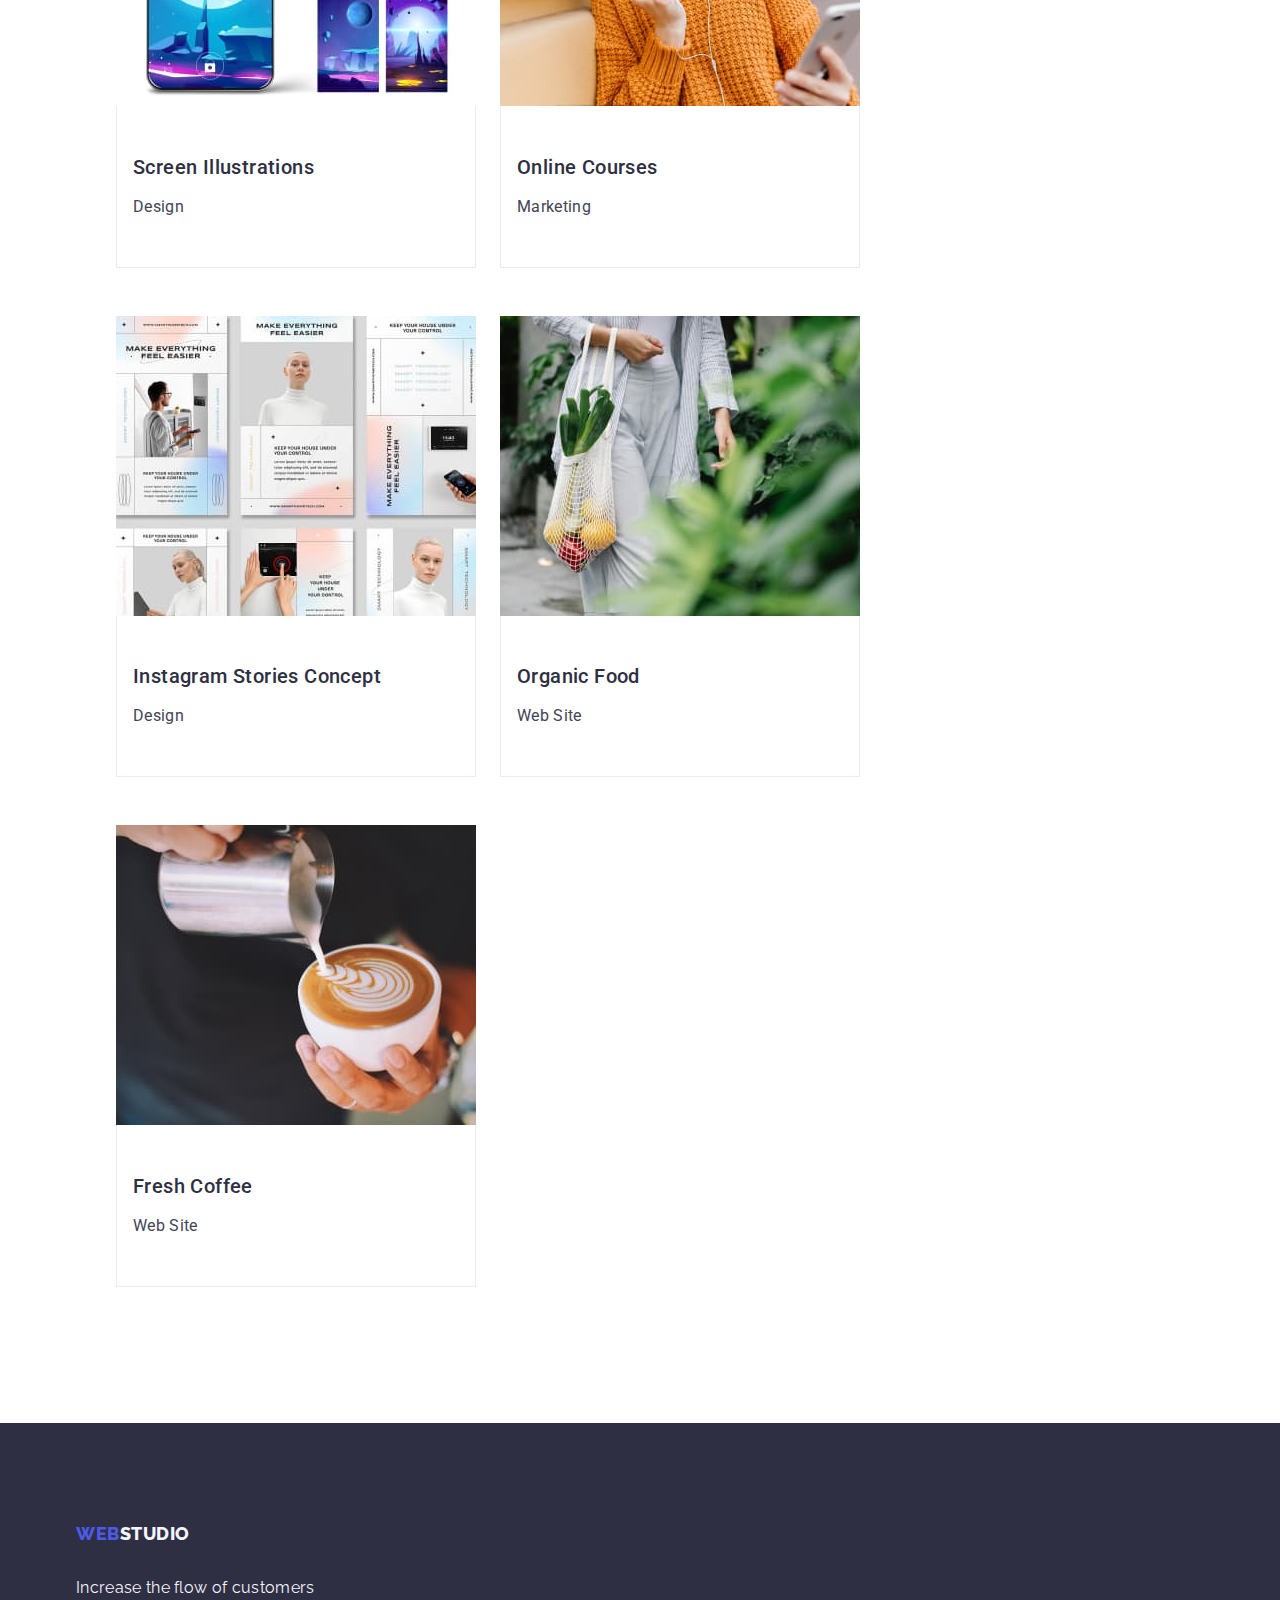
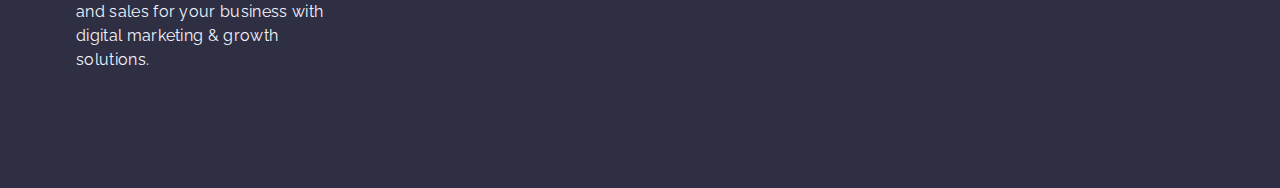
==== commit ddffd7aa: "hidden" ====
--- a/portfolio.html
+++ b/portfolio.html
@@ -54,7 +54,7 @@
     <main>
       <section class="portfolio">
         <div class="container">
-          <h1 class="" hidden>Portfolio</h1>
+          <h1 class="visually-hidden">Portfolio</h1>
 
           <ul class="portfolio-ul list">
             <li class="portfolio-li">
--- a/css/styles.css
+++ b/css/styles.css
@@ -20,6 +20,17 @@
   display: block;
 }
 
+.visually-hidden {
+  position: absolute;
+  width: 1px;
+  height: 1px;
+  margin: -1px;
+  padding: 0;
+  overflow: hidden;
+  clip: rect(0, 0, 0, 0);
+  border: 0;
+}
+
 .container {
   width: 1158px;
   margin: auto;
@@ -164,12 +175,19 @@
 .team-ul {
   display: flex;
   gap: 24px;
+  list-style: none;
+  padding: 0;
 }
 
 .core-li {
   text-align: left;
   margin-right: 24px;
-  flex-basis: calc((100% - 72px) / 4);
+  /* flex-basis: calc((100% - 72px) / 4); */
+  width: calc((100% - 72px) / 4);
+}
+
+.core-li li:last-child {
+  margin-right: 0;
 }
 
 .core-header,
@@ -214,6 +232,10 @@
   width: calc((100% - 48px) / 3);
 }
 
+.product-li li:last-child {
+  margin-right: 0;
+}
+
 .team {
   background-color: var(--background-color);
   padding: 120px 0 120px;
@@ -222,8 +244,11 @@
 .team-li {
   background-color: var(--white-color);
   margin-right: 24px;
-  width: calc((100% - 72px) / 4);
   border-radius: 0px 0px 4px 4px;
+}
+
+.team-li li:last-child {
+  margin-right: 0;
 }
 
 .team-image {
@@ -314,7 +339,7 @@
 .cards-li {
   text-align: none;
   border-bottom: 32px;
-  width: calc((100% - 40px) / 3);
+  /* width: calc((100% - 40px) / 3); */
 }
 
 .cards-detail {
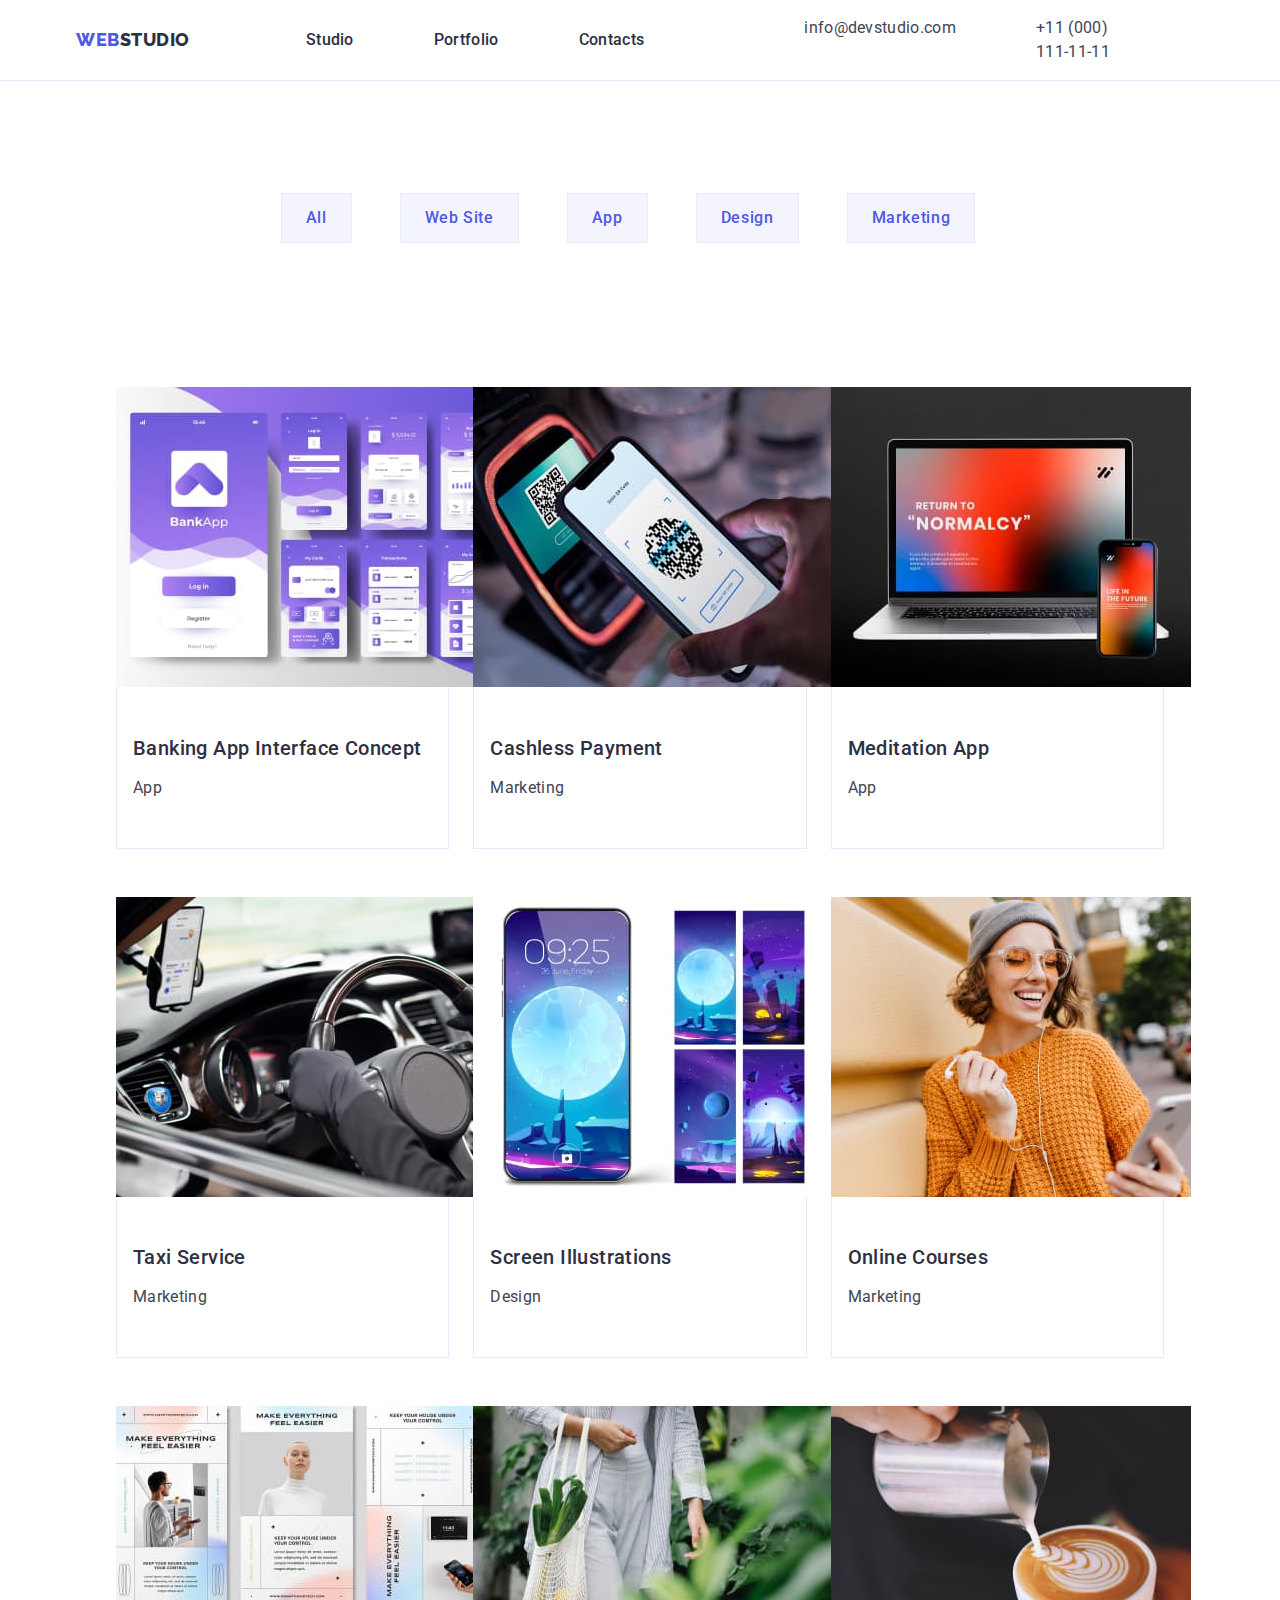
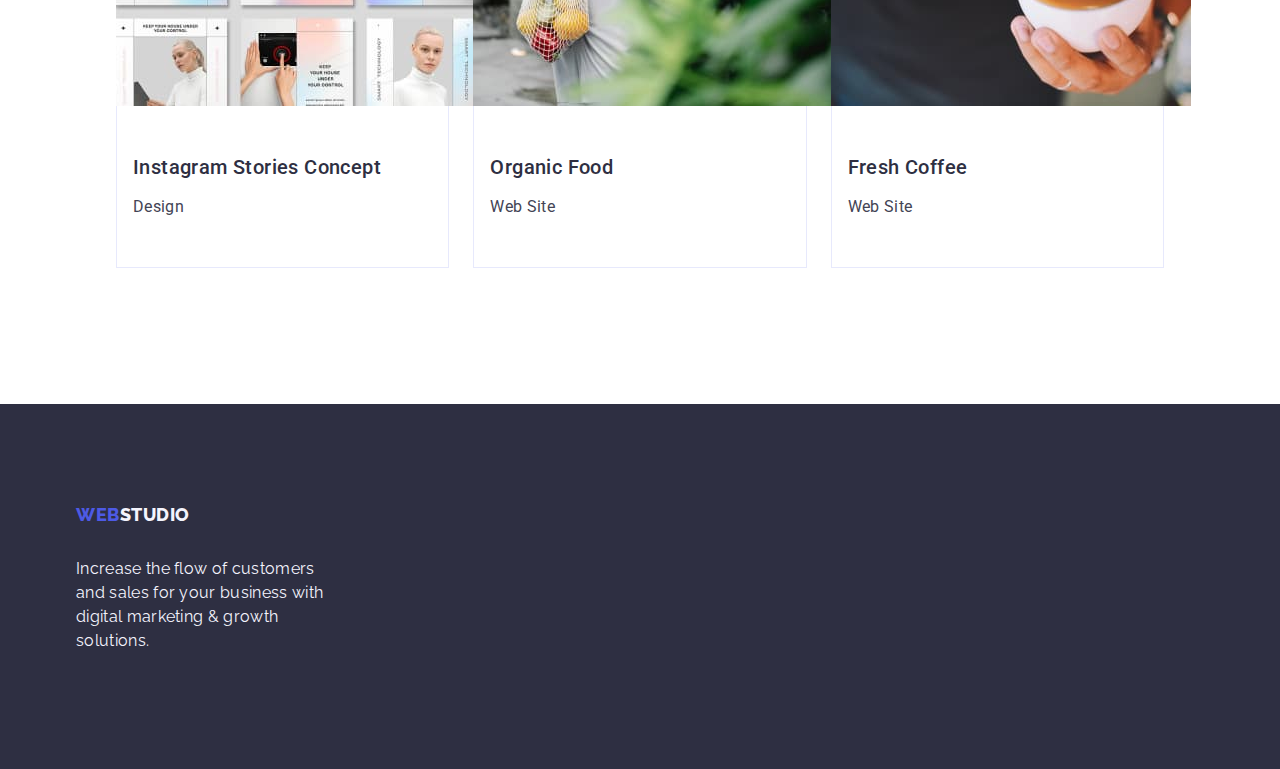
==== commit a0b688ac: "portfolio" ====
--- a/portfolio.html
+++ b/portfolio.html
@@ -84,7 +84,7 @@
             </li>
           </ul>
           <ul class="cards list">
-            <li class="cards-li">
+            <li class="cards-li default default">
               <a class="link" href="">
                 <img
                   src="./images/bank.jpg"
@@ -99,7 +99,7 @@
                 </div>
               </a>
             </li>
-            <li class="cards-li">
+            <li class="cards-li default default">
               <a class="link" href="">
                 <img
                   src="./images/cashlesss.jpg"
@@ -112,7 +112,7 @@
                 </div>
               </a>
             </li>
-            <li class="cards-li">
+            <li class="cards-li default">
               <a class="link" href="">
                 <img
                   src="./images/meditation.jpg"
@@ -125,7 +125,7 @@
                 </div>
               </a>
             </li>
-            <li class="cards-li">
+            <li class="cards-li default">
               <a class="link" href="">
                 <img
                   src="./images/taxi.jpg"
@@ -138,7 +138,7 @@
                 </div>
               </a>
             </li>
-            <li class="cards-li">
+            <li class="cards-li default">
               <a class="link" href="">
                 <img
                   src="./images/screen.jpg"
@@ -151,7 +151,7 @@
                 </div>
               </a>
             </li>
-            <li class="cards-li">
+            <li class="cards-li default">
               <a class="link" href="">
                 <img
                   src="./images/course.jpg"
@@ -164,7 +164,7 @@
                 </div>
               </a>
             </li>
-            <li class="cards-li">
+            <li class="cards-li default">
               <a class="link" href="">
                 <img
                   src="./images/stories.jpg"
@@ -179,7 +179,7 @@
                 </div>
               </a>
             </li>
-            <li class="cards-li">
+            <li class="cards-li default">
               <a class="link" href="">
                 <img
                   src="./images/food.jpg"
@@ -192,7 +192,7 @@
                 </div>
               </a>
             </li>
-            <li class="cards-li">
+            <li class="cards-li default">
               <a class="link" href="">
                 <img
                   src="./images/coffee.jpg"
--- a/css/styles.css
+++ b/css/styles.css
@@ -25,10 +25,15 @@
   width: 1px;
   height: 1px;
   margin: -1px;
+  border: 0;
   padding: 0;
+
+  white-space: nowrap;
+  clip-path: inset(100%);
+  clip: rect(0 0 0 0);
   overflow: hidden;
-  clip: rect(0, 0, 0, 0);
-  border: 0;
+  outline: 0;
+  outline-offset: 0;
 }
 
 .container {
@@ -166,23 +171,21 @@
   background-color: var(--click-color);
 }
 
-.core {
-  padding: 120px 0 120px;
-}
-
 .core-ul,
 .product-ul,
 .team-ul {
   display: flex;
-  gap: 24px;
+  margin-right: 24px;
   list-style: none;
   padding: 0;
+  gap: 24px;
+}
+
+.core {
+  padding: 120px 0 120px;
 }
 
 .core-li {
-  text-align: left;
-  margin-right: 24px;
-  /* flex-basis: calc((100% - 72px) / 4); */
   width: calc((100% - 72px) / 4);
 }
 
@@ -243,8 +246,9 @@
 
 .team-li {
   background-color: var(--white-color);
+  border-radius: 0px 0px 4px 4px;
   margin-right: 24px;
-  border-radius: 0px 0px 4px 4px;
+  width: calc((100% - 72px) / 4);
 }
 
 .team-li li:last-child {
@@ -300,6 +304,7 @@
 }
 
 .portfolio-li {
+  width: ((100% - 48px) / 3);
   margin-right: 24px;
   margin-bottom: 72px;
 }
@@ -337,9 +342,7 @@
 }
 
 .cards-li {
-  text-align: none;
-  border-bottom: 32px;
-  /* width: calc((100% - 40px) / 3); */
+  width: calc((100% - 48px) / 3);
 }
 
 .cards-detail {
